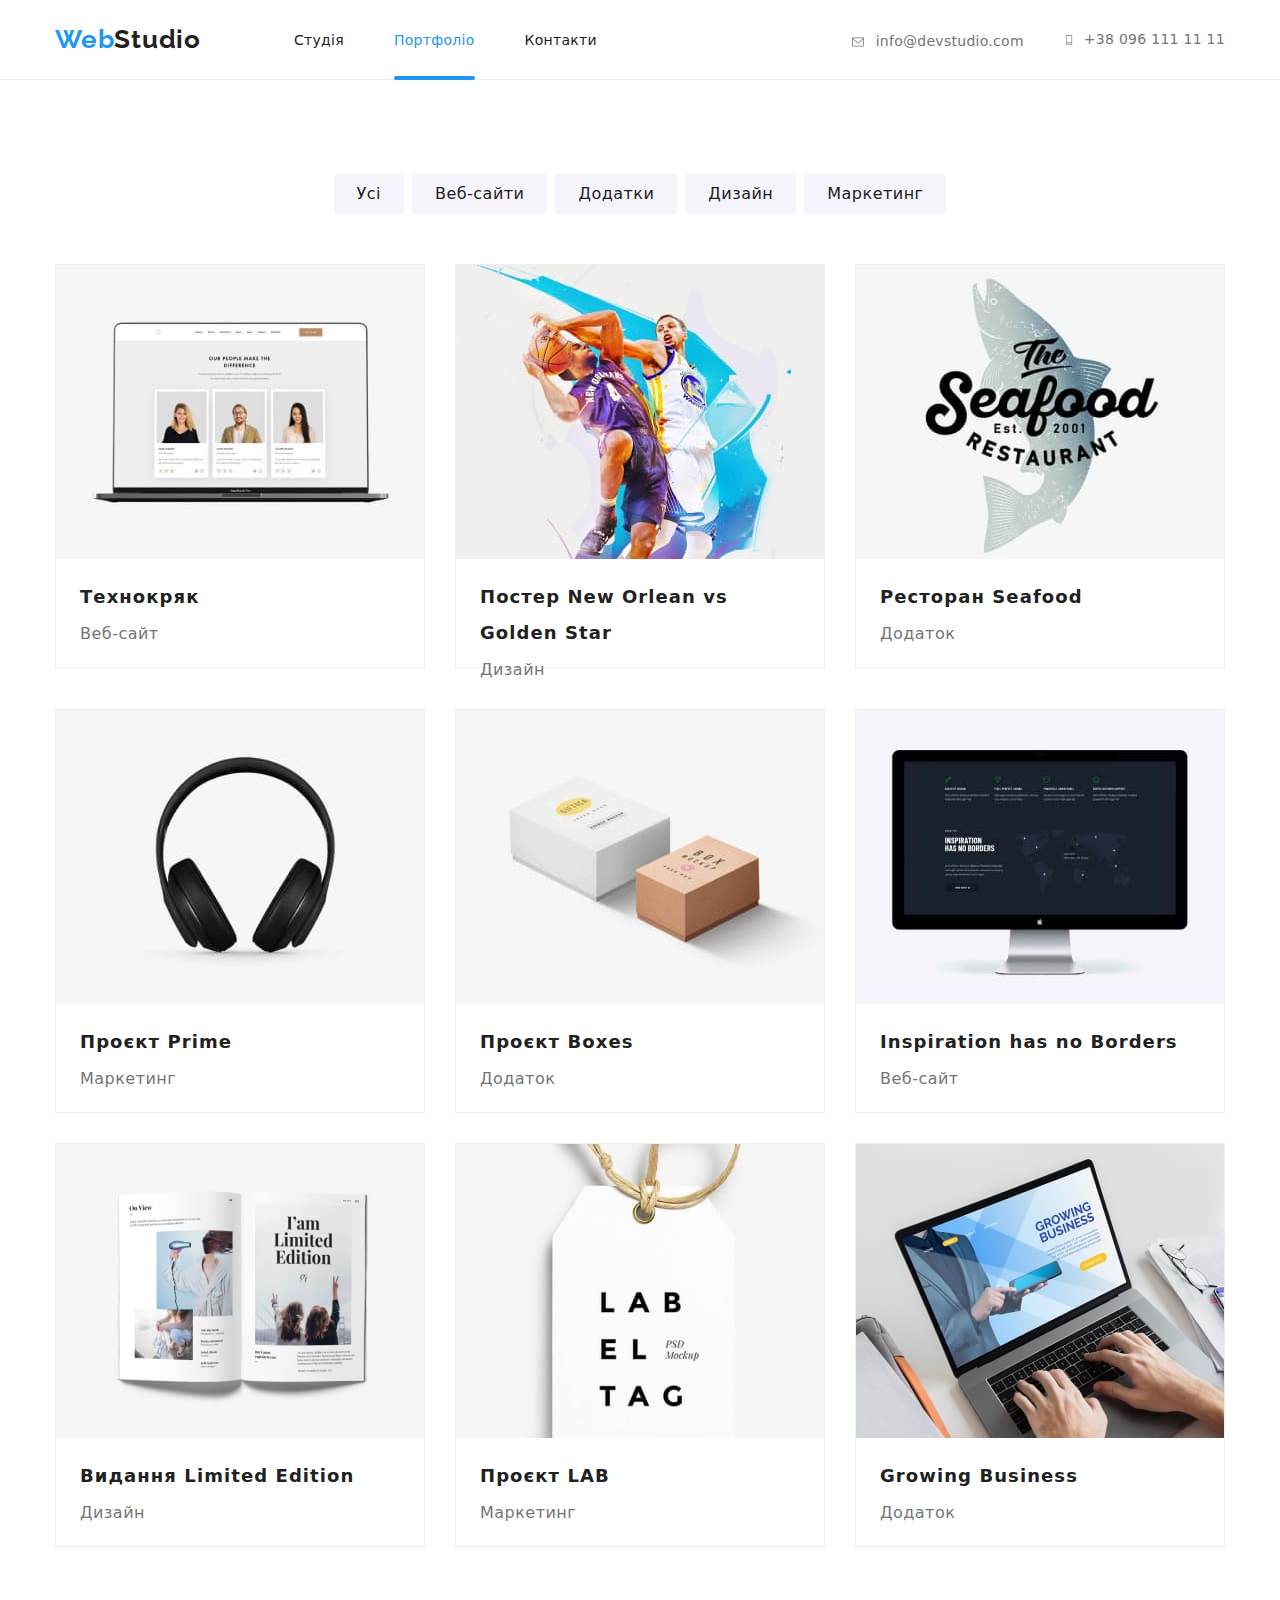
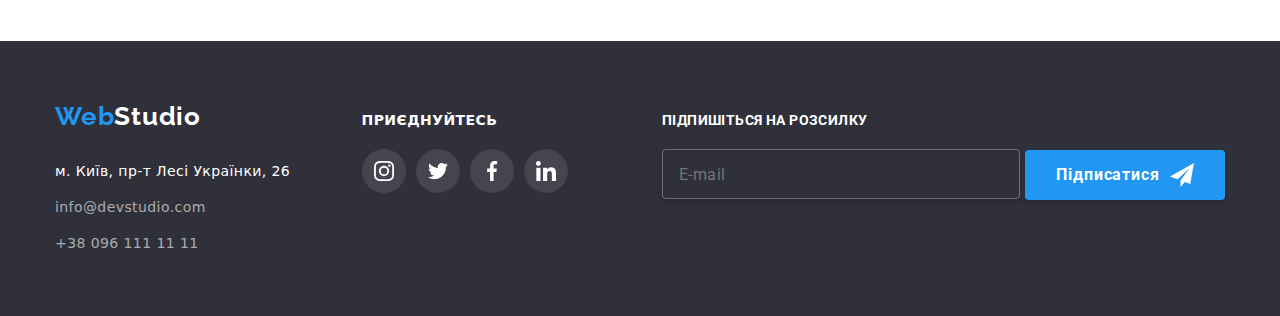
==== portfolio.html @ addd3fd0 "hw_07 start" ====
<!DOCTYPE html>
<html lang="uk">
  <head>
    <meta charset="UTF-8" />
    <meta http-equiv="X-UA-Compatible" content="IE=edge" />
    <meta name="viewport" content="width=device-width, initial-scale=1.0" />
    <title>Студія</title>

    <link rel="stylesheet" href="./css/styles.css" />
    <link rel="preconnect" href="https://fonts.googleapis.com" />
    <link rel="preconnect" href="https://fonts.gstatic.com" crossorigin />
    <link
      href="https://fonts.googleapis.com/css2?family=Raleway:wght@700&family=Roboto:wght@400;500;700;900&display=swap"
      rel="stylesheet"
    />
    <link
      rel="stylesheet"
      href="https://cdnjs.cloudflare.com/ajax/libs/modern-normalize/2.0.0/modern-normalize.min.css"
    />
  </head>

  <body>
    <header class="page-header">
      <div class="container flex-container">
        <nav class="container-main-nav">
          <a href="/index.html" class="logo"
            ><span class="accent">Web</span>Studio</a
          >
          <ul class="site-nav-list">
            <li class="site-nav-item">
              <a href="./index.html" class="nav-link">Студія</a>
            </li>
            <li class="site-nav-item">
              <a href="./portfolio.html" class="nav-link current">Портфоліо</a>
            </li>
            <li class="site-nav-item">
              <a href="" class="nav-link">Контакти</a>
            </li>
          </ul>
        </nav>

        <!-- contacts -->
        <ul class="contacts">
          <li class="container-item">
            <a href="mailto:info@devstudio.com." class="contacts-link">
              <svg class="contact-email">
                <use href="./images/symbol-defs.svg#icon-icon-email"></use>
              </svg>info@devstudio.com</a>
          </li>
          <li class="container-item">
            <a href="tel:+380961111111" class="contacts-link">
              <svg class="contact-phone">
                <use href="./images/symbol-defs.svg#icon-icon-phone"></use>
                </svg>+38 096 111 11 11</a>
          </li>
        </ul>
      </div>
    </header>

    <main>
      <section class="projects-examples">
        <div class="container">
          <!-- <h1 class="projects-title">Портофоліо</h1> -->
          <ul class="filter-list">
            <li class="filter-item">
              <button class="filter-button">Усі</button>
            </li>
            <li class="filter-item">
              <button class="filter-button">Веб-сайти</button>
            </li>
            <li class="filter-item">
              <button class="filter-button">Додатки</button>
            </li>
            <li class="filter-item">
              <button class="filter-button">Дизайн</button>
            </li>
            <li class="filter-item">
              <button class="filter-button">Маркетинг</button>
            </li>
          </ul>
          
            <!-- <h2 class="example-list-title">work examples</h2> -->
            <ul class="example-list">
              <li class="flex-element">
                <a href="" class="flex-a">
                  <div class="exmpl-thumb">
                    <img
                    src="./images/example-image1.jpg"
                    alt=""
                    width="370"
                    height="294"
                  />
                  <div class="example-description">
                    <p class="example-text">Ресурс пропонує комплексні пропозиції з різним рівнем функціоналу та сервісів. Все це дозволить відвідувачу отримати вичерпні відомості про компанію чи приватну особу.</p>
                  </div>
                  </div>
                  <div class="info-block">
                    <h2 class="example-title">Технокряк</h2>
                  <p class="example-object">Веб-сайт</p>
                  </div>
                </a>
              </li>
              <li class="flex-element">
                <a href="" class="flex-a">
                  <div class="exmpl-thumb">
                    <img
                    src="./images/example-image2.jpg"
                    alt=""
                    width="370"
                    height="294"
                  />
                  <div class="example-description">
                    <p class="example-text">Ресурс пропонує комплексні пропозиції з різним рівнем функціоналу та сервісів. Все це дозволить відвідувачу отримати вичерпні відомості про компанію чи приватну особу.
                    </p>
                  </div>
                  </div>
                  <div class="info-block">
                    <h2 class="example-title">
                    Постер New Orlean vs Golden Star
                    </h2>
                  <p class="example-object">Дизайн</p>
                  </div>
                </a>
              </li>
              <li class="flex-element">
                <a href="" class="flex-a">
                  <div class="exmpl-thumb">
                    <img
                    src="./images/example-image3.jpg"
                    alt=""
                    width="370"
                    height="294"
                  />
                  <div class="example-description">
                    <p class="example-text">Ресурс пропонує комплексні пропозиції з різним рівнем функціоналу та сервісів. Все це дозволить відвідувачу отримати вичерпні відомості про компанію чи приватну особу.
                    </p>
                  </div>
                  </div>
                  <div class="info-block">
                    <h2 class="example-title">Ресторан Seafood</h2>
                  <p class="example-object">Додаток</p>
                  </div>
                </a>
              </li>
              <li class="flex-element">
                <a href="" class="flex-a">
                  <div class="exmpl-thumb">
                    <img
                    src="./images/example-image4.jpg"
                    alt=""
                    width="370"
                    height="294"
                  />
                  <div class="example-description">
                    <p class="example-text">Ресурс пропонує комплексні пропозиції з різним рівнем функціоналу та сервісів. Все це дозволить відвідувачу отримати вичерпні відомості про компанію чи приватну особу.
                    </p>
                  </div>
                  </div>
                  <div class="info-block">
                    <h2 class="example-title">Проєкт Prime</h2>
                  <p class="example-object">Маркетинг</p>
                  </div>
                </a>
              </li>
              <li class="flex-element">
                <a href="" class="flex-a">
                  <div class="exmpl-thumb">
                    <img
                    src="./images/example-image5.jpg"
                    alt=""
                    width="370"
                    height="294"
                  />
                  <div class="example-description">
                    <p class="example-text">Ресурс пропонує комплексні пропозиції з різним рівнем функціоналу та сервісів. Все це дозволить відвідувачу отримати вичерпні відомості про компанію чи приватну особу.</p>
                  </div>
                  </div>
                  <div class="info-block">
                    <h2 class="example-title">Проєкт Boxes</h2>
                  <p class="example-object">Додаток</p>
                  </div>
                </a>
              </li>
              <li class="flex-element">
                <a href="" class="flex-a">
                  <div class="exmpl-thumb">
                    <img
                    src="./images/example-image6.jpg"
                    alt=""
                    width="370"
                    height="294"
                  />
                  <div class="example-description">
                    <p class="example-text">Ресурс пропонує комплексні пропозиції з різним рівнем функціоналу та сервісів. Все це дозволить відвідувачу отримати вичерпні відомості про компанію чи приватну особу.</p>
                  </div>
                  </div>
                  <div class="info-block">
                    <h2 class="example-title">Inspiration has no Borders</h2>
                  <p class="example-object">Веб-сайт</p>
                  </div>
                </a>
              </li>
              <li class="flex-element">
                <a href="" class="flex-a">
                  <div class="exmpl-thumb">
                    <img
                    src="./images/example-image7.jpg"
                    alt=""
                    width="370"
                    height="294"
                  />
                  <div class="example-description">
                    <p class="example-text">Ресурс пропонує комплексні пропозиції з різним рівнем функціоналу та сервісів. Все це дозволить відвідувачу отримати вичерпні відомості про компанію чи приватну особу.</p>
                  </div>
                  </div>
                  <div class="info-block">
                    <h2 class="example-title">Видання Limited Edition</h2>
                  <p class="example-object">Дизайн</p>
                  </div>
                </a>
              </li>
              <li class="flex-element">
                <a href="" class="flex-a">
                  <div class="exmpl-thumb">
                    <img
                    src="./images/example-image8.jpg"
                    alt=""
                    width="370"
                    height="294"
                  />
                  <div class="example-description">
                    <p class="example-text">Ресурс пропонує комплексні пропозиції з різним рівнем функціоналу та сервісів. Все це дозволить відвідувачу отримати вичерпні відомості про компанію чи приватну особу.
                    </p>
                  </div>
                  </div>
                  <div class="info-block">
                    <h2 class="example-title">Проєкт LAB</h2>
                  <p class="example-object">Маркетинг</p>
                  </div>
                </a>
              </li>
              <li class="flex-element">
                <a href="" class="flex-a">
                  <div class="exmpl-thumb">
                     <img
                    src="./images/example-image9.jpg"
                    alt=""
                    width="370"
                    height="294"
                  />
                  <div class="example-description">
                    <p class="example-text">Ресурс пропонує комплексні пропозиції з різним рівнем функціоналу та сервісів. Все це дозволить відвідувачу отримати вичерпні відомості про компанію чи приватну особу.</p>
                  </div>
                  </div>
                  <div class="info-block">
                     <h2 class="example-title">Growing Business</h2>
                  <p class="example-object">Додаток</p>
                  </div>
                </a>
              </li>
            </ul>
        </div>
      </section>
    </main>

    <footer>
      <div class="container flex-container">
        <div class="footer-box">
          <a href="/index.html" class="footer-logo"
            ><span class="accent">Web</span>Studio</a
          >
          <address class="address">
            <p class="address-item">м. Київ, пр-т Лесі Українки, 26</p>
            <p class="address-item">
              <a href="mailto:info@devstudio.com" class="footer-link"
                >info@devstudio.com</a
              >
            </p>
            <p class="address-item">
              <a href="tel:+380961111111" class="footer-link"
                >+38 096 111 11 11</a
              >
            </p>
          </address>
        </div>
        <div class="footer-url">
          <h3 class="footer-url-title">ПРИЄДНУЙТЕСЬ</h3>
          <ul class="footer-list">
            <li class="footer-item">
              <a href="" class="footer-a">
                <svg class="footer-svg">
                  <use
                    href="./images/symbol-defs.svg#icon-user-url-link1"
                  ></use>
                </svg>
              </a>
            </li>
            <li class="footer-item">
              <a href="" class="footer-a">
                <svg class="footer-svg">
                  <use
                    href="./images/symbol-defs.svg#icon-user-url-link2"
                  ></use>
                </svg>
              </a>
            </li>
            <li class="footer-item">
              <a href="" class="footer-a">
                <svg class="footer-svg">
                  <use
                    href="./images/symbol-defs.svg#icon-user-url-link3"
                  ></use>
                </svg>
              </a>
            </li>
            <li class="footer-item">
              <a href="" class="footer-a">
                <svg class="footer-svg">
                  <use
                    href="./images/symbol-defs.svg#icon-user-url-link4"
                  ></use>
                </svg>
              </a>
            </li>
          </ul>
        </div>
        <div class="subcribe"> 
          <p class="subcribe-title">Підпишіться на розсилку</p>
          <form name="subcribe-form">
            <label class=" ">
              <input type="email" class="form-input" name="email" placeholder="E-mail" />
            </label>
            <button type="submit" class="subcribe-btn">
              Підписатися
              <svg class="send-btn" width="24" height="24">
                  <use
                    href="./images/symbol-defs.svg#icon-icon-send"
                  ></use>
                </svg>
            </button>
          </form>
        </div>
      </div>
    </footer>

    <script src="./js/modal.js"></script>
  </body>
</html>
---- css/styles.css ----
html {
    box-sizing: border-box;
}

*,
*::before,
*::after {
    box-sizing: inherit;
}

:root {
    --primary-text-color: #212121;
    --secondary-text-color: #757575;
    --accent-color: #2196F3;
    --primary-white-color: #ffffff;
    --background-color: #2F303A;
    --background-color-user: #F5F4FA;
    --border-box-primary: #EEEEEE;
    --border-box-secondary: #ECECEC;
    --border-box-client: #AFB1B8;
    --url-link-hover: #2196F3;
}

body {
    font-family: 'Roboto', sans-serif;
    font-style: normal;
    color: var(--primary-text-color);
    cursor: pointer
}

.page-header {
    height: 80px;
    font-weight: 500;
    font-size: 14px;
    line-height: 1.14;
    letter-spacing: 0.02em;
    background-color: var(--primary-white-color);
    border-bottom: 1px solid var(--border-box-secondary);
}

.container {
    margin-left: auto;
    margin-right: auto;
    width: 1200px;
    padding-left: 15px;
    padding-right: 15px;
}

.container-nav {
    margin-left: auto;
    margin-right: auto;
    width: 1200px;
}

.container-contacts {
    margin-left: auto;
    margin-right: auto;
}

.flex-container {
    display: flex;
    align-items: baseline;
}


.container-main-nav { 
    display: flex;
    align-items: center;
}

.logo {
    padding-top: 24px;
    padding-bottom: 25px;
    margin-right: 93px;

    font-family: 'Raleway',sans-serif;
    font-style: normal;
    font-weight: 700;
    font-size: 26px;
    line-height: 1.19;
    text-decoration: none;
    letter-spacing: 0.03em;
    color: var(--primary-text-color);

    transition-property: color;
    transition-duration: 250ms;
    transition-timing-function: cubic-bezier(0.4, 0, 0.2, 1);
}

.logo:hover {
    color: var(--accent-color);
}

.accent {
    color: var(--accent-color);
}

.site-nav-list {
    padding-left: 0;
    padding-right: 0;
    display: flex;

    font-style: normal;
    font-weight: 500;
    font-size: 14px;
    line-height: 16px;
    text-decoration: none;
    letter-spacing: 0.02em;
    color: var(--primary-white-color);
}

.site-nav-item {
    margin-right: 50px;
    position: relative;
}

.site-nav-item:last-child {
    margin-right: 0;
}

.contacts {
    padding-top: 32px;
    padding-bottom: 32px;
    padding-left: 0;
    display: flex;
    align-items: baseline;
    margin-left: auto;
}

.container-item + .container-item {
    margin-left: 40px;
}

.container-item {
    align-items: center;
}

.contacts-link:hover .contact-email,
.contacts-link:focus .contact-email {
    fill: var(--accent-color);
}

.contacts-link:hover .contact-phone,
.contacts-link:focus .contact-phone {
    fill: var(--accent-color);
}

.contact-email {
    margin-right: 10px;
    width: 16px;
    height: 12px;
    fill: var(--secondary-text-color);

    transition-property: fill;
    transition-duration: 250ms;
    transition-timing-function: cubic-bezier(0.4, 0, 0.2, 1);
}

.contact-email:hover {
    fill: var(--accent-color);
}

.contact-phone {
    margin-right: 10px;
    width: 10px;
    height: 16px;
    fill: var(--secondary-text-color);

    transition-property: fill;
    transition-duration: 250ms;
    transition-timing-function: cubic-bezier(0.4, 0, 0.2, 1);
}

.contact-phone:hover {
    fill: var(--accent-color);
}

.nav-link {
    display: block;
    padding-top: 32px;
    padding-bottom: 32px;

    font-style: normal;
    font-weight: 500;
    font-size: 14px;
    line-height: 16px;
    text-decoration: none;
    letter-spacing: 0.02em;
    color: var(--primary-text-color);

    transition-property: color;
    transition-duration: 250ms;
    transition-timing-function: cubic-bezier(0.4, 0, 0.2, 1);
}

.nav-link {
    position: relative;
}

.nav-link::after {
    content: '';
    display: block;
    position: absolute;
    left: 0;
    bottom: 0;
    width: 100%;
    height: 4px;
    background-color: var(--accent-color);
    border-radius: 2px;
    opacity: 0; 
    transition: opacity 250ms cubic-bezier(0.4, 0, 0.2, 1);
} 

/* .nav-link:hover::after,
.nav-link:focus::after {
    opacity: 1;
} */

.nav-link.current::after {
    opacity: 1;
 } 


.site-nav-list .nav-link:hover,
.site-nav-list .nav-link:focus {
    color: var(--accent-color)
}   

.site-nav-list .nav-link.current{
    color: var(--accent-color)
}

.contacts .contacts-link {
    font-style: normal;
    font-weight: 500;
    font-size: 14px;
    line-height: 1.14;
    text-decoration: none;
    letter-spacing: 0.02em;
    color: var(--secondary-text-color);
    display: flex;
    align-items: center;

    transition-property: color;
    transition-duration: 250ms;
    transition-timing-function: cubic-bezier(0.4, 0, 0.2, 1);
}

.container-item .contacts-link:hover,
.container-item .contacts-link:focus {
    color: var(--accent-color);
}

ul {
    margin-top: 0;
    margin-bottom: 0;
    list-style: none;
}

/* Hero */

.hero {
    padding-top: 200px;
    padding-bottom: 200px;
    text-align: center;
    background-color: var(--background-color);

    max-width: 1600px;
    min-height: 600px;
    margin-left: auto;
    margin-right: auto;
    background-image: linear-gradient(to right, 
    rgba(47, 48, 58, 0.40),
    rgba(47, 48, 58, 0.40)) 
    , url(../images/hero-image.jpg);
    background-size: cover;
    background-position: center;
}

.hero-title {
    margin-top: 0;
    margin-bottom: 30px;
    margin-left: auto;
    margin-right: auto;
    text-align: center;
    width: 696px;
   
    font-weight: 900;
    font-size: 44px;
    line-height: 1.36;
    letter-spacing: 0.06em;
    text-transform: uppercase;
    color: var(--primary-white-color);
}

/* button */

button {
    border-radius: 4px;
    padding: 10px 24px;
    text-align: center;

    font-size: 16px;
    line-height: 1.88;
    letter-spacing: 0.06em;
    color: var(--primary-white-color);
    background-color: var(--accent-color);

    border: 1px solid transparent;
}

.features-section-title{
    margin-top: 0;
    margin-bottom: 0;
    font-weight: 700;
    font-size: 36px;
    line-height: 1.16;
    text-align: center;
    letter-spacing: 0.03em;
    color: var(--primary-text-color)
}

.section-title {
    margin-top: 0;
    margin-bottom: 50px;
    font-weight: 700;
    font-size: 36px;
    line-height: 1.16;
    text-align: center;
    letter-spacing: 0.03em;
    color: var(--primary-text-color)
}

.features-list  {
    padding-left: 0;
    display: flex;
    color: var(--primary-text-color);
}

.features-item {
    margin-right: 30px;
    width: 270px;
    fill: var(--secondary-text-color);
}

.features-item:last-child {
    margin-right: 0px;
}

.features-box-icon {
    display: flex;
    width: 270px;
    height: 120px;
    margin-bottom: 30px;

    align-items: center;
    justify-content: center;
    flex-direction: column;
    
    background-color: var(--background-color-user);
}

.button-icon {
    width: 20px;
    height: 20px;
    fill: currentColor;
}

.title {
    margin-top: 0;
    margin-bottom: 10px;
    font-weight: 700;
    font-size: 14px;
    line-height: 1.14;
    letter-spacing: 0.03em;
    text-transform: uppercase;
    color: var(--primary-text-color)
}

.features {
    margin-top: 0;
    margin-bottom: 0;
    font-weight: 400;
    font-size: 14px;
    line-height: 1.71;
    letter-spacing: 0.03em;
    color: var(--secondary-text-color);
}

/* Works*/

.work-list-item {
    display: flex;
    flex-wrap: wrap;
    padding-left: 0;
}

.item {
    margin-right: 30px;
}

.item:last-child {
    margin-right: 0px;
}

.thumb {
    position: relative;
}

.work-description{
    display: flex;
    position: absolute;
    bottom: 0;
    left: 0;

    width: 100%;
    min-height: 70px;
    align-items: center;
    justify-content: center;
    background-color: rgba(47, 48, 58, 0.8);
}

.text-description {
    font-weight: 700;
    font-style: normal;
    font-size: 14px;
    line-height: 1.14;
    text-align: center;
    letter-spacing: 0.42px;
    text-transform: uppercase;

    color: var(--primary-white-color);
}

.section {
    padding-top: 94px;
    padding-bottom: 94px;
}

.section-image {
    margin-top: 0;
    margin-bottom: 0;
}

.section-team {
    margin-top: 0;
    margin-bottom: 0;
    padding-top: 94px;
    padding-bottom: 94px;
    background-color: var(--background-color-user)
}

.list-team {
    padding-left: 0;
    display: flex;
    flex-wrap: wrap;
}

.item-team {
    background-color: var(--primary-white-color);
    box-shadow: 0px 1px 3px rgba(0, 0, 0, 0.12), 0px 1px 1px rgba(0, 0, 0, 0.14), 0px 2px 1px rgba(0, 0, 0, 0.2);
    border-radius: 0px 0px 4px 4px;
    margin-right: 30px;
    min-height: 428px;
}

.item-team:last-child {
    margin-right: 0px;
}

.section-work {
    padding-top: 0;
    padding-bottom: 94px;
}

img {
    display: block;
}

.user-block{
    padding-left: 0px;
    padding-top: 30px;
    padding-bottom: 30px;
}

.user-url-list {
    padding-left: 25px;
    padding-right: 25px;
}

.list-pading {
    display: flex;
    justify-content: center;
    padding-left: 0;
}

.links {
    display: flex;
    justify-content: center;
    align-items: center;
    width: 44px;
    height: 44px;
    border-radius: 50%;
    background: rgba(255, 255, 255, 0.1);

    transition-property: background-color;
    transition-duration: 250ms;
    transition-timing-function: cubic-bezier(0.4, 0, 0.2, 1);
}

.links-li {
    margin-right: 10px;
}

.links-li:last-child {
    margin-right: 0;
}

.links-item {
    width: 20px;
    height: 20px;
    fill: var(--border-box-client);

    transition-property: fill;
    transition-duration: 250ms;
    transition-timing-function: cubic-bezier(0.4, 0, 0.2, 1);
}

.links:hover .links-item,
.links:focus .links-item {
    fill: var(--primary-white-color);
}

.links:hover, 
.links:focus {
    background-color: var(--accent-color);
}

.user {
    margin-top: 0px;
    margin-bottom: 10px;
    font-weight: 500;
    font-size: 16px;
    line-height: 1.18;
    text-align: center;
    letter-spacing: 0.03em;
    color: var(--primary-text-color)
}

.user-profession {
    padding-bottom: 0;
    margin-top: 0;
    margin-bottom: 16px;
    font-weight: 400;
    font-size: 16px;
    line-height: 1.18;
    text-align: center;
    letter-spacing: 0.03em;
    color: var(--secondary-text-color);
}

.clients-section-title {
    margin-top: 0;
    margin-bottom: 50px;
    font-weight: 700;
    font-size: 36px;
    line-height: 1.16;
    text-align: center;
    letter-spacing: 1.08px;
    color: var(--primary-text-color)
}

.clients {
    padding-top: 94px;
    padding-bottom: 94px;
}

.clients-list {
    padding-left: 0;
    display: flex;
    flex-wrap: wrap;
}

.clients-li {
    display: flex;
    justify-content: center;
}

.clients-li:not(:last-child) {
    margin-right: 30px;
}
     
.clients-item {
    align-items: center;
    width: 106px;
    height: 60px;
    fill: var(--border-box-client);

    transition-property: fill;
    transition-duration: 250ms;
    transition-timing-function: cubic-bezier(0.4, 0, 0.2, 1);
}

.clients-links {
    display: flex;
    align-items: center;
    justify-content: center;
    fill: var(--icon-color);
    width: 170px;
    height: 92px;
    border: 1px solid var(--border-box-client);
    border-radius: 4px;

    transition-property: border;
    transition-duration: 250ms;
    transition-timing-function: cubic-bezier(0.4, 0, 0.2, 1);
}

.clients-links:hover .clients-item,
.clients-links:focus .clients-item {
    fill: var(--accent-color);
}

.clients-links:hover,
.clients-links:focus {
    border: 1px solid var(--accent-color)
}
/* footer */

footer {
    font-style: normal;
    background-color: var(--background-color);
    padding-top: 60px;
    padding-bottom: 60px;
}
.address {
    font-style: normal;
    font-weight: 400;
    font-size: 14px;
    line-height: 1.71;
    letter-spacing: 0.03em;
    color: var(--primary-white-color)
}

.footer-url {
    margin-left: 70px;
    margin-right: 93px;
}

.footer-url-title {
    margin-top: 0;
    margin-bottom: 20px;
    padding-left: 0;
    text-align: left;

    color: var(--primary-white-color);
    font-size: 14px;
    font-style: normal;
    font-weight: 700;
    line-height: 1.16;
    letter-spacing: 0.42px;
}

.footer-box {
    margin-right: auto;
}

.footer-list {
    display: flex;
    padding-left: 0;
}

.footer-item {
    margin-right: 10px;
}

.footer-item:last-child {
    margin-right: 0;
}

.footer-a {
    display: flex;
    justify-content: center;
    align-items: center;
    width: 44px;
    height: 44px;
    border-radius: 50%;
    background: rgba(255, 255, 255, 0.1);

    transition-property: background-color;
    transition-duration: 250ms;
    transition-timing-function: cubic-bezier(0.4, 0, 0.2, 1);
}

.footer-svg {
    width: 20px;
    height: 20px;
    fill: var(--primary-white-color);
}

.footer-a:hover,
.footer-a:focus {
    background-color: var(--url-link-hover);
}

/* footer logo */

.footer-logo {
    display: inline-block;
    margin-bottom : 28px;
    font-family: 'Raleway',sans-serif;
    font-style: normal;
    font-weight: 700;
    font-size: 26px;
    line-height: 1.2;
    text-decoration: none;
    letter-spacing: 0.03em;
    color: var(--primary-white-color);

    transition-property: color;
    transition-duration: 250ms;
    transition-timing-function: cubic-bezier(0.4, 0, 0.2, 1);
}

.footer-logo:hover {
    color: var(--accent-color);
}

.footer-link {
    font-style: normal;
    font-weight: 400;
    font-size: 14px;
    line-height: 1.71;
    text-decoration: none;
    letter-spacing: 0.03em;
    color: rgba(255, 255, 255, 0.6);

    transition-property: color;
    transition-duration: 250ms;
    transition-timing-function: cubic-bezier(0.4, 0, 0.2, 1);
}

.footer-link:hover ,
.footer-link:focus {
    color: var(--accent-color);
}

.footer-link > p {
    margin-top: 0;
    margin-bottom: 12px;
}

.form-padding {
    width: 528px;
    padding: 40px 40px;
}

.subcribe {
    margin-left: auto;
}

.subcribe-title {
    font-family: Roboto;
    font-size: 14px;
    font-style: normal;
    font-weight: 700;
    line-height: 1.2;
    letter-spacing: 0.42px;
    text-transform: uppercase;
    color: var(--primary-white-color);

    margin-top: 0;
    margin-bottom: 20px;
}

.subcribe-form {
    display: block;
    align-items: center;
}

.form-input {
    width: 358px;
    height: 50px;

    padding-top: 15px;
    padding-bottom: 15px;
    padding-left: 16px;

    border-radius: 4px;
    border: 1px solid rgba(255, 255, 255, 0.30);
    background: rgba(33, 150, 243, 0.00);
    box-shadow: 0px 4px 4px 0px rgba(0, 0, 0, 0.15);

    color: rgba(255, 255, 255, 0.60);
    font-family: Roboto;
    font-size: 16px;
    font-style: normal;
    font-weight: 400;
    line-height: 1,25;
    letter-spacing: 0.48px;
}


.subcribe-btn {
    display: inline-flex;
    justify-content: center;
    align-items: center;

    width: 200px;
    height: 50px;
    padding: 10px 28px;

    border-radius: 4px;
    background: var(--accent-color);
    box-shadow: 0px 4px 4px 0px rgba(0, 0, 0, 0.15);

    color: var(--primary-white-color);
    text-align: center;
    font-family: Roboto;
    font-size: 16px;
    font-style: normal;
    font-weight: 700;
    line-height: 1,88;
    letter-spacing: 0.96px;
}

.subcribe-text {
    margin-top: 0;
    margin-bottom: 0;
    margin-right: 10px;
}

.send-btn {
    fill: var(--primary-white-color);
    margin-left: 10px;
}

.modal-title {
    margin-top: 0;
    margin-bottom: 12px;

    
    font-weight: 700;
    font-size: 20px;
    line-height: 1.15;
    text-align: center;
    letter-spacing: 0.03em;
    color: var(--primary-text-color);
}

.modal-form {
    margin-bottom: 10px;
}

.label {
    display: block;
    margin-bottom: 4px;

    font-size: 12px;
    font-style: normal;
    font-weight: 400;
    line-height: 1.17;
    letter-spacing: 0.12px;
    color: var(--secondary-text-color);
}

.form-field {
    position: relative;
}

.form-field:focus-within > .modal-icon {
    fill: var(--accent-color);
}

.form-field:focus-within > .input {
    border: 1px solid var(--accent-color);
    outline: 0;
}

.input {
    display: inline-block;
    width: 448px;
    height: 40px;

    padding-left: 42px;
    border-radius: 4px;
    border: 1px solid rgba(33, 33, 33, 0.20);

    transition-property: border;
    transition-duration: 250ms;
    transition-timing-function: cubic-bezier(0.4, 0, 0.2, 1);
}

.modal-icon {
    position: absolute;
    top: 50%;
    left: 12px;

    transform: translateY(-50%);

    display: inline-block;

    transition-property: fill;
    transition-duration: 250ms;
    transition-timing-function: cubic-bezier(0.4, 0, 0.2, 1);
}

.modal-textarea {
    margin-bottom: 20px;
}

.form-field:focus-within >.feedback {
    outline: 0;
    border: 1px solid var(--accent-color);
    color: var(--accent-color);
}


.feedback {
    width: 448px;
    height: 120px;

    padding: 12px 16px;

    color: rgba(117, 117, 117, 0.50);
    font-size: 12px;
    font-style: normal;
    font-weight: 400;
    line-height: 1.17;
    letter-spacing: 0.12px;

    resize: none;

    border-radius: 4px;
    border: 1px solid rgba(33, 33, 33, 0.20);

    transition-property: border, color;
    transition-duration: 250ms;
    transition-timing-function: cubic-bezier(0.4, 0, 0.2, 1);
}


.check-box {
    margin-bottom: 30px;
}

.check-box a {
    color: var(--accent-color);
}
.check-box label {
    display: flex;
    align-items: center;
    justify-content: center;

    font-size: 14px;
    line-height: 1.71;
    letter-spacing: 0.03em;
    color: var(--secondary-text-color);
}

.accent-modal-text {
    color: var(--accent-color);
    font-size: 14px;
    font-style: normal;
    font-weight: 400;
    line-height: 24px;
    letter-spacing: 0.42px;
    text-decoration-line: underline;
}

.checkbox {
    appearance: none;
    width: 16px;
    height: 15px;
    margin-right: 7px;
    outline: 2px solid transparent;
    outline-offset: -2px;
    border: 2px solid var(--primary-text-color);
    border-radius: 2px;
    background-position: center;
    background-repeat: no-repeat;
    background-size: 0;
    background-image: url(../images/icon-check.svg);
    transition: background-size 250ms cubic-bezier(0.4, 0, 0.2, 1),
    background-color 250ms cubic-bezier(0.4, 0, 0.2, 1),
    outline-color 250ms cubic-bezier(0.4, 0, 0.2, 1);
    }

.checkbox:checked {
    outline-color: var(--accent-color);
    background-color: var(--accent-color);
    background-size: 11px 8px;
    background-size: contain;
    border-color: transparent;
}


.checkbox-label:focus-within > .checkbox {
    border: 2px solid var(--accent-color);
    outline: 0;
}

.checkbox-label {
    font-size: 14px;
    line-height: 1.71;
    letter-spacing: 0.03em;
    color: var(--primary-text-color);
}

.icon-check {
    margin-right: 7px;

    border: 2px solid var(--primary-white-color);
    border-radius: 2px;

    transition-property: border-color, background-color;
    transition-duration: 250ms;
    transition-timing-function: cubic-bezier(0.4, 0, 0.2, 1);
}

.checkbox:checked + .icon-check {
    background-color: var(--accent-color);
    border-color: transparent;
}

.form-btn {
    display: flex;
    align-items: center;

    width: 200px;
    height: 50px;

    padding: 10px 52px;
    margin-left: auto;
    margin-right: auto;
    
    border-radius: 4px;
    background: var(--accent-color);
    box-shadow: 0px 4px 4px 0px rgba(0, 0, 0, 0.15);

    color: var(--primary-white-color);
    text-align: center;

    font-size: 16px;
    font-style: normal;
    font-weight: 700;
    line-height: 1.15;
    letter-spacing: 0.96px;
}


/* Portfolio */

.projects-examples {
    text-align: center;
    padding-top: 94px;
    padding-bottom: 94px;
}

.example-list-title {
    margin-top: 0;
    margin-bottom: 0;
}

.example-list {
    text-align: left;
    display: flex;
    flex-wrap: wrap;
    padding-left: 0;
}

.filter-list {
    display: flex;
    padding-left: 0;
    margin-bottom: 50px;
    justify-content: center
}

.filter-item {
    margin-right: 8px;
}

.filter-item:last-child {
    margin-right: 0px;
}

.flex-element {
    margin-right: 30px;
    margin-bottom: 30px;
    background-color: var(--primary-white-color);
}

.flex-element:nth-child(3n) {
    margin-right: 0;
}

.flex-element:nth-last-child(-n + 3) {
    margin-bottom: 0px;
}

.flex-a {
    display: inline-block;
    fill: var(--border-box-client);
    width: 370px;
    height: 404px;
    border: 1px solid var(--border-box-primary);

    transition-property: box-shadow;
    transition-duration: 250ms;
    transition-timing-function: cubic-bezier(0.4, 0, 0.2, 1);
}

.flex-a:hover .example-description,
.flex-a:focus .example-description {
    transform: translateY(0);
}

.flex-a:hover,
.flex-a:focus {
    border: 1px solid var(--border-box-primary);
    box-shadow: 1px 4px 6px 0px rgba(0, 0, 0, 0.16), 0px 4px 4px 0px rgba(0, 0, 0, 0.06), 0px 1px 1px 0px rgba(0, 0, 0, 0.12);
}

.filter-button {
    border-radius: 4px;
    padding: 6px 22px;
    text-align: center;
    min-width: 67px;

    font-weight: 500;
    font-size: 16px;
    line-height: 1.62;
    text-align: center;
    letter-spacing: 0.03em;
    color: var(--primary-text-color);
    background-color: var(--background-color-user);

    transition-property: background-color, color, box-shadow;
    transition-duration: 250ms;
    transition-timing-function: cubic-bezier(0.4, 0, 0.2, 1);
}

.filter-button:hover,
.filter-button:focus {
    color: var(--primary-white-color);
    background-color: var(--accent-color);
    box-shadow: 0px 2px 2px 0px rgba(0, 0, 0, 0.12), 0px 1px 2px 0px rgba(0, 0, 0, 0.08), 0px 3px 1px 0px rgba(0, 0, 0, 0.10);
}

.info-block {
    padding-top: 20px;
    padding-bottom: 20px;
    padding-left: 24px;
    padding-right: 24px;
}
.exmpl-thumb {
    position: relative;
    overflow: hidden;
}

.example-description {
    display: flex;
    position: absolute;
    top: 0;
    left: 0;
    transform: translateY(100%);
    width: 100%;
    height: 100%;

    padding: 63px 24px;
    align-items: center;

    color: var(--primary-white-color);
    background-color: rgba(33, 150, 243, 0.9);

    transition-property: transform;
    transition-duration: 250ms;
    transition-timing-function: cubic-bezier(0.4, 0, 0.2, 1);
}

.example-text {
    margin: 0;
    font-size: 18px;
    font-style: normal;
    font-weight: 400;
    line-height: 1.55;
    letter-spacing: 0.54px;
    color: var(--primary-white-color);
}

.example-title {
    margin-top: 0;
    margin-bottom: 4px;
    font-style: normal;
    font-weight: 700;
    font-size: 18px;
    line-height: 2;
    letter-spacing: 0.06em;
    color: var(--primary-text-color)
}

.example-object {
    margin-top: 0;
    margin-bottom: 0;
    font-style: normal;
    font-weight: 400;
    font-size: 16px;
    line-height: 1.88;
    letter-spacing: 0.03em;
    color: var(--secondary-text-color)
}

a {
    text-decoration: none;
}

.address-item {
    margin-top: 0;
    margin-bottom: 12px;
}

.address-item:last-child {
    margin-bottom: 0px;
}

.projects-title {
    margin-top: 0;
    margin-bottom: 0;
}

/* backdrop */

.backdrop {
    position: fixed;
    top: 0;
    left: 0;
    width: 100%;
    height: 100%;
    background: rgba(0, 0, 0, 0.5);

    opacity: 1;
    transition-property: opacity, visibility;
    transition-duration: 250ms;
    transition-timing-function: cubic-bezier(0.4, 0, 0.2, 1);
}

.backdrop.is-hidden {
    visibility: hidden;
    opacity: 0;
    pointer-events: none;
}

.backdrop.is-hidden .modal {
    opacity: 0;
    transform: translate(-50%, -50%) scale(0.9);
}

.modal {
    position: absolute;
    top: 50%;
    left: 50%;
    transform: translate(-50%, -50%) scale(1);

    min-width: 528px;

    border-radius: 4px;
    background: var(--primary-white-color);
    box-shadow: 0px 2px 1px 0px rgba(0, 0, 0, 0.20), 0px 1px 1px 0px rgba(0, 0, 0, 0.14), 0px 1px 3px 0px rgba(0, 0, 0, 0.12);
    
    transition-property: transform, opacity;
    transition-duration: 250ms;
    transition-timing-function: cubic-bezier(0.4, 0, 0.2, 1);
}

.modal-btn {
    display: inline-flex;
    justify-content: center;
    align-items: center;
    position: absolute;
    top: 8px;
    right: 8px;
    width: 30px;
    height: 30px;
    padding: 0;

    border-radius: 50%;
    border: 1px solid rgba(0, 0, 0, 0.1);
    cursor: pointer;
    background-color: var(--primary-white-color);

    fill: #000;;
    transition-property: fill;
    transition-duration: 250ms;
    transition-timing-function: cubic-bezier(0.4, 0, 0.2, 1);
}

.modal-btn:hover,
.modal-btn:focus {
    fill: var(--accent-color); 
}
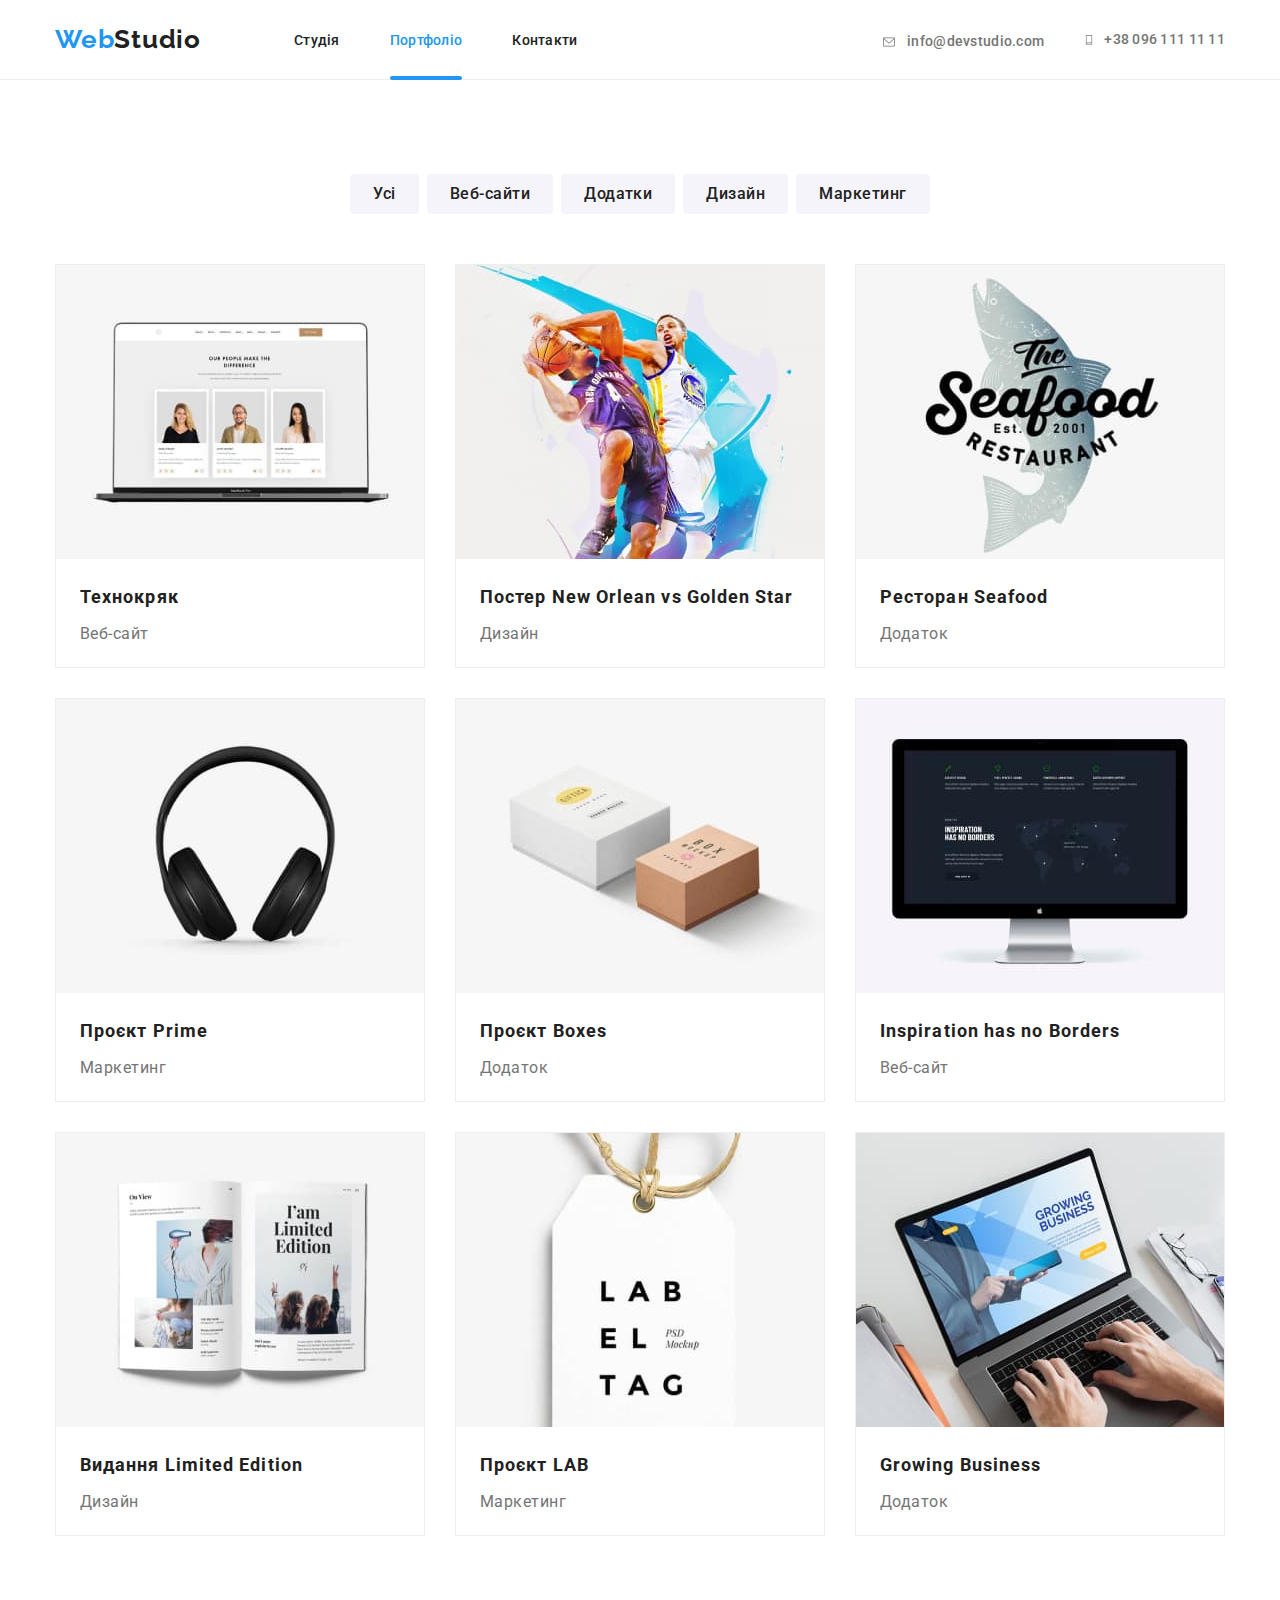
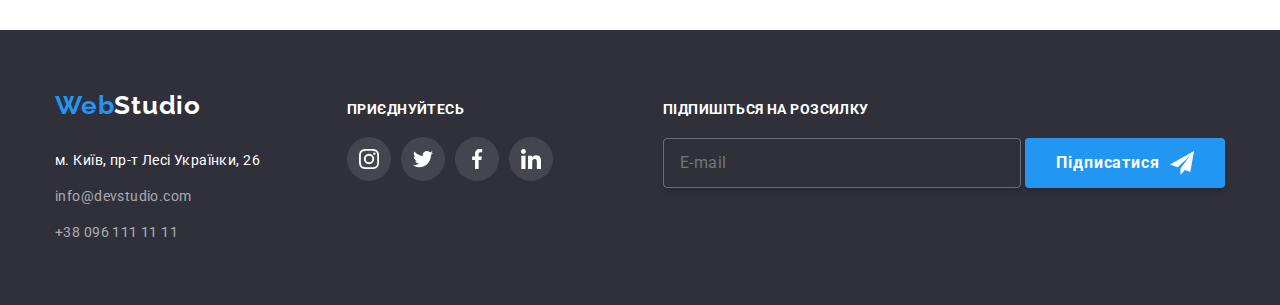
==== commit 8e847835: "portfolio become scss" ====
--- a/portfolio.html
+++ b/portfolio.html
@@ -6,7 +6,7 @@
     <meta name="viewport" content="width=device-width, initial-scale=1.0" />
     <title>Студія</title>
 
-    <link rel="stylesheet" href="./css/styles.css" />
+    <!-- <link rel="stylesheet" href="./css/styles.css" /> -->
     <link rel="preconnect" href="https://fonts.googleapis.com" />
     <link rel="preconnect" href="https://fonts.gstatic.com" crossorigin />
     <link
@@ -17,39 +17,41 @@
       rel="stylesheet"
       href="https://cdnjs.cloudflare.com/ajax/libs/modern-normalize/2.0.0/modern-normalize.min.css"
     />
+    <link rel="stylesheet" href="./css/main.css" />
   </head>
 
   <body>
     <header class="page-header">
       <div class="container flex-container">
-        <nav class="container-main-nav">
-          <a href="/index.html" class="logo"
-            ><span class="accent">Web</span>Studio</a
+        <nav class="site-nav">
+          <a href="/index.html" class="site-nav__logo"
+            ><span class="site-nav__accent">Web</span>Studio</a
           >
-          <ul class="site-nav-list">
-            <li class="site-nav-item">
-              <a href="./index.html" class="nav-link">Студія</a>
-            </li>
-            <li class="site-nav-item">
-              <a href="./portfolio.html" class="nav-link current">Портфоліо</a>
-            </li>
-            <li class="site-nav-item">
-              <a href="" class="nav-link">Контакти</a>
+          <ul class="site-nav__list">
+            <li class="site-nav__item">
+              <a href="./index.html" class="site-nav__link">Студія</a>
+            </li>
+            <li class="site-nav__item">
+              <a href="./portfolio.html" class="site-nav__link site-nav__link--current">Портфоліо</a>
+            </li>
+            <li class="site-nav__item">
+              <a href="" class="site-nav__link">Контакти</a>
             </li>
           </ul>
         </nav>
 
         <!-- contacts -->
-        <ul class="contacts">
-          <li class="container-item">
-            <a href="mailto:info@devstudio.com." class="contacts-link">
-              <svg class="contact-email">
+
+        <ul class="contacts-list">
+          <li class="contacts-list__item">
+            <a href="mailto:info@devstudio.com." class="contacts-list__link">
+              <svg class="contacts-list__email">
                 <use href="./images/symbol-defs.svg#icon-icon-email"></use>
               </svg>info@devstudio.com</a>
           </li>
-          <li class="container-item">
-            <a href="tel:+380961111111" class="contacts-link">
-              <svg class="contact-phone">
+          <li class="contacts-list__item">
+            <a href="tel:+380961111111" class="contacts-list__link">
+              <svg class="contacts-list__phone">
                 <use href="./images/symbol-defs.svg#icon-icon-phone"></use>
                 </svg>+38 096 111 11 11</a>
           </li>
@@ -58,203 +60,206 @@
     </header>
 
     <main>
-      <section class="projects-examples">
+      <section class="projects">
         <div class="container">
-          <!-- <h1 class="projects-title">Портофоліо</h1> -->
-          <ul class="filter-list">
-            <li class="filter-item">
-              <button class="filter-button">Усі</button>
-            </li>
-            <li class="filter-item">
-              <button class="filter-button">Веб-сайти</button>
-            </li>
-            <li class="filter-item">
-              <button class="filter-button">Додатки</button>
-            </li>
-            <li class="filter-item">
-              <button class="filter-button">Дизайн</button>
-            </li>
-            <li class="filter-item">
-              <button class="filter-button">Маркетинг</button>
+
+          <h1 class="projects__title">Портофоліо</h1>
+
+          <ul class="projects__list">
+            <li class="projects__item">
+              <button class="projects__button">Усі</button>
+            </li>
+            <li class="projects__item">
+              <button class="projects__button">Веб-сайти</button>
+            </li>
+            <li class="projects__item">
+              <button class="projects__button">Додатки</button>
+            </li>
+            <li class="projects__item">
+              <button class="projects__button">Дизайн</button>
+            </li>
+            <li class="projects__item">
+              <button class="projects__button">Маркетинг</button>
             </li>
           </ul>
           
-            <!-- <h2 class="example-list-title">work examples</h2> -->
-            <ul class="example-list">
-              <li class="flex-element">
-                <a href="" class="flex-a">
-                  <div class="exmpl-thumb">
+            <h2 class="projects__example-title">work examples</h2>
+
+            <ul class="projects__example-list">
+              <li class="projects__example-item">
+                <a href="" class="projects__example-link">
+                  <div class="projects__example-thumb">
                     <img
                     src="./images/example-image1.jpg"
                     alt=""
                     width="370"
                     height="294"
                   />
-                  <div class="example-description">
-                    <p class="example-text">Ресурс пропонує комплексні пропозиції з різним рівнем функціоналу та сервісів. Все це дозволить відвідувачу отримати вичерпні відомості про компанію чи приватну особу.</p>
-                  </div>
-                  </div>
-                  <div class="info-block">
-                    <h2 class="example-title">Технокряк</h2>
-                  <p class="example-object">Веб-сайт</p>
-                  </div>
-                </a>
-              </li>
-              <li class="flex-element">
-                <a href="" class="flex-a">
-                  <div class="exmpl-thumb">
+                  <div class="projects__example-description">
+                    <p class="projects__example-text">Ресурс пропонує комплексні пропозиції з різним рівнем функціоналу та сервісів. Все це дозволить відвідувачу отримати вичерпні відомості про компанію чи приватну особу.</p>
+                  </div>
+                  </div>
+                  <div class="projects__info-box">
+                    <h2 class="projects__info-title">Технокряк</h2>
+                  <p class="projects__info-object">Веб-сайт</p>
+                  </div>
+                </a>
+              </li>
+              <li class="projects__example-item">
+                <a href="" class="projects__example-link">
+                  <div class="projects__example-thumb">
                     <img
                     src="./images/example-image2.jpg"
                     alt=""
                     width="370"
                     height="294"
                   />
-                  <div class="example-description">
-                    <p class="example-text">Ресурс пропонує комплексні пропозиції з різним рівнем функціоналу та сервісів. Все це дозволить відвідувачу отримати вичерпні відомості про компанію чи приватну особу.
+                  <div class="projects__example-description">
+                    <p class="projects__example-text">Ресурс пропонує комплексні пропозиції з різним рівнем функціоналу та сервісів. Все це дозволить відвідувачу отримати вичерпні відомості про компанію чи приватну особу.
                     </p>
                   </div>
                   </div>
-                  <div class="info-block">
-                    <h2 class="example-title">
+                  <div class="projects__info-box">
+                    <h2 class="projects__info-title">
                     Постер New Orlean vs Golden Star
                     </h2>
-                  <p class="example-object">Дизайн</p>
-                  </div>
-                </a>
-              </li>
-              <li class="flex-element">
-                <a href="" class="flex-a">
-                  <div class="exmpl-thumb">
+                  <p class="projects__info-object">Дизайн</p>
+                  </div>
+                </a>
+              </li>
+              <li class="projects__example-item">
+                <a href="" class="projects__example-link">
+                  <div class="projects__example-thumb">
                     <img
                     src="./images/example-image3.jpg"
                     alt=""
                     width="370"
                     height="294"
                   />
-                  <div class="example-description">
-                    <p class="example-text">Ресурс пропонує комплексні пропозиції з різним рівнем функціоналу та сервісів. Все це дозволить відвідувачу отримати вичерпні відомості про компанію чи приватну особу.
+                  <div class="projects__example-description">
+                    <p class="projects__example-text">Ресурс пропонує комплексні пропозиції з різним рівнем функціоналу та сервісів. Все це дозволить відвідувачу отримати вичерпні відомості про компанію чи приватну особу.
                     </p>
                   </div>
                   </div>
-                  <div class="info-block">
-                    <h2 class="example-title">Ресторан Seafood</h2>
-                  <p class="example-object">Додаток</p>
-                  </div>
-                </a>
-              </li>
-              <li class="flex-element">
-                <a href="" class="flex-a">
-                  <div class="exmpl-thumb">
+                  <div class="projects__info-box">
+                    <h2 class="projects__info-title">Ресторан Seafood</h2>
+                  <p class="projects__info-object">Додаток</p>
+                  </div>
+                </a>
+              </li>
+              <li class="projects__example-item">
+                <a href="" class="projects__example-link">
+                  <div class="projects__example-thumb">
                     <img
                     src="./images/example-image4.jpg"
                     alt=""
                     width="370"
                     height="294"
                   />
-                  <div class="example-description">
-                    <p class="example-text">Ресурс пропонує комплексні пропозиції з різним рівнем функціоналу та сервісів. Все це дозволить відвідувачу отримати вичерпні відомості про компанію чи приватну особу.
+                  <div class="projects__example-description">
+                    <p class="projects__example-text">Ресурс пропонує комплексні пропозиції з різним рівнем функціоналу та сервісів. Все це дозволить відвідувачу отримати вичерпні відомості про компанію чи приватну особу.
                     </p>
                   </div>
                   </div>
-                  <div class="info-block">
-                    <h2 class="example-title">Проєкт Prime</h2>
-                  <p class="example-object">Маркетинг</p>
-                  </div>
-                </a>
-              </li>
-              <li class="flex-element">
-                <a href="" class="flex-a">
-                  <div class="exmpl-thumb">
+                  <div class="projects__info-box">
+                    <h2 class="projects__info-title">Проєкт Prime</h2>
+                  <p class="projects__info-object">Маркетинг</p>
+                  </div>
+                </a>
+              </li>
+              <li class="projects__example-item">
+                <a href="" class="projects__example-link">
+                  <div class="projects__example-thumb">
                     <img
                     src="./images/example-image5.jpg"
                     alt=""
                     width="370"
                     height="294"
                   />
-                  <div class="example-description">
-                    <p class="example-text">Ресурс пропонує комплексні пропозиції з різним рівнем функціоналу та сервісів. Все це дозволить відвідувачу отримати вичерпні відомості про компанію чи приватну особу.</p>
-                  </div>
-                  </div>
-                  <div class="info-block">
-                    <h2 class="example-title">Проєкт Boxes</h2>
-                  <p class="example-object">Додаток</p>
-                  </div>
-                </a>
-              </li>
-              <li class="flex-element">
-                <a href="" class="flex-a">
-                  <div class="exmpl-thumb">
+                  <div class="projects__example-description">
+                    <p class="projects__example-text">Ресурс пропонує комплексні пропозиції з різним рівнем функціоналу та сервісів. Все це дозволить відвідувачу отримати вичерпні відомості про компанію чи приватну особу.</p>
+                  </div>
+                  </div>
+                  <div class="projects__info-box">
+                    <h2 class="projects__info-title">Проєкт Boxes</h2>
+                  <p class="projects__info-object">Додаток</p>
+                  </div>
+                </a>
+              </li>
+              <li class="projects__example-item">
+                <a href="" class="projects__example-link">
+                  <div class="projects__example-thumb">
                     <img
                     src="./images/example-image6.jpg"
                     alt=""
                     width="370"
                     height="294"
                   />
-                  <div class="example-description">
-                    <p class="example-text">Ресурс пропонує комплексні пропозиції з різним рівнем функціоналу та сервісів. Все це дозволить відвідувачу отримати вичерпні відомості про компанію чи приватну особу.</p>
-                  </div>
-                  </div>
-                  <div class="info-block">
-                    <h2 class="example-title">Inspiration has no Borders</h2>
-                  <p class="example-object">Веб-сайт</p>
-                  </div>
-                </a>
-              </li>
-              <li class="flex-element">
-                <a href="" class="flex-a">
-                  <div class="exmpl-thumb">
+                  <div class="projects__example-description">
+                    <p class="projects__example-text">Ресурс пропонує комплексні пропозиції з різним рівнем функціоналу та сервісів. Все це дозволить відвідувачу отримати вичерпні відомості про компанію чи приватну особу.</p>
+                  </div>
+                  </div>
+                  <div class="projects__info-box">
+                    <h2 class="projects__info-title">Inspiration has no Borders</h2>
+                  <p class="projects__info-object">Веб-сайт</p>
+                  </div>
+                </a>
+              </li>
+              <li class="projects__example-item">
+                <a href="" class="projects__example-link">
+                  <div class="projects__example-thumb">
                     <img
                     src="./images/example-image7.jpg"
                     alt=""
                     width="370"
                     height="294"
                   />
-                  <div class="example-description">
-                    <p class="example-text">Ресурс пропонує комплексні пропозиції з різним рівнем функціоналу та сервісів. Все це дозволить відвідувачу отримати вичерпні відомості про компанію чи приватну особу.</p>
-                  </div>
-                  </div>
-                  <div class="info-block">
-                    <h2 class="example-title">Видання Limited Edition</h2>
-                  <p class="example-object">Дизайн</p>
-                  </div>
-                </a>
-              </li>
-              <li class="flex-element">
-                <a href="" class="flex-a">
-                  <div class="exmpl-thumb">
+                  <div class="projects__example-description">
+                    <p class="projects__example-text">Ресурс пропонує комплексні пропозиції з різним рівнем функціоналу та сервісів. Все це дозволить відвідувачу отримати вичерпні відомості про компанію чи приватну особу.</p>
+                  </div>
+                  </div>
+                  <div class="projects__info-box">
+                    <h2 class="projects__info-title">Видання Limited Edition</h2>
+                  <p class="projects__info-object">Дизайн</p>
+                  </div>
+                </a>
+              </li>
+              <li class="projects__example-item">
+                <a href="" class="projects__example-link">
+                  <div class="projects__example-thumb">
                     <img
                     src="./images/example-image8.jpg"
                     alt=""
                     width="370"
                     height="294"
                   />
-                  <div class="example-description">
-                    <p class="example-text">Ресурс пропонує комплексні пропозиції з різним рівнем функціоналу та сервісів. Все це дозволить відвідувачу отримати вичерпні відомості про компанію чи приватну особу.
+                  <div class="projects__example-description">
+                    <p class="projects__example-text">Ресурс пропонує комплексні пропозиції з різним рівнем функціоналу та сервісів. Все це дозволить відвідувачу отримати вичерпні відомості про компанію чи приватну особу.
                     </p>
                   </div>
                   </div>
-                  <div class="info-block">
-                    <h2 class="example-title">Проєкт LAB</h2>
-                  <p class="example-object">Маркетинг</p>
-                  </div>
-                </a>
-              </li>
-              <li class="flex-element">
-                <a href="" class="flex-a">
-                  <div class="exmpl-thumb">
+                  <div class="projects__info-box">
+                    <h2 class="projects__info-title">Проєкт LAB</h2>
+                  <p class="projects__info-object">Маркетинг</p>
+                  </div>
+                </a>
+              </li>
+              <li class="projects__example-item">
+                <a href="" class="projects__example-link">
+                  <div class="projects__example-thumb">
                      <img
                     src="./images/example-image9.jpg"
                     alt=""
                     width="370"
                     height="294"
                   />
-                  <div class="example-description">
-                    <p class="example-text">Ресурс пропонує комплексні пропозиції з різним рівнем функціоналу та сервісів. Все це дозволить відвідувачу отримати вичерпні відомості про компанію чи приватну особу.</p>
-                  </div>
-                  </div>
-                  <div class="info-block">
-                     <h2 class="example-title">Growing Business</h2>
-                  <p class="example-object">Додаток</p>
+                  <div class="projects__example-description">
+                    <p class="projects__example-text">Ресурс пропонує комплексні пропозиції з різним рівнем функціоналу та сервісів. Все це дозволить відвідувачу отримати вичерпні відомості про компанію чи приватну особу.</p>
+                  </div>
+                  </div>
+                  <div class="projects__info-box">
+                     <h2 class="projects__info-title">Growing Business</h2>
+                  <p class="projects__info-object">Додаток</p>
                   </div>
                 </a>
               </li>
@@ -265,57 +270,58 @@
 
     <footer>
       <div class="container flex-container">
-        <div class="footer-box">
-          <a href="/index.html" class="footer-logo"
-            ><span class="accent">Web</span>Studio</a
+        <div class="footer-contacts">
+          <a href="/index.html" class="footer-contacts__logo"
+            ><span class="footer-contacts__accent">Web</span>Studio</a
           >
-          <address class="address">
-            <p class="address-item">м. Київ, пр-т Лесі Українки, 26</p>
-            <p class="address-item">
-              <a href="mailto:info@devstudio.com" class="footer-link"
+          <address class="footer-contacts__address">
+            <p class="footer-contacts__item">м. Київ, пр-т Лесі Українки, 26</p>
+            <p class="footer-contacts__item">
+              <a href="mailto:info@devstudio.com" class="footer-contacts__link"
                 >info@devstudio.com</a
               >
             </p>
-            <p class="address-item">
-              <a href="tel:+380961111111" class="footer-link"
+            <p class="footer-contacts__item">
+              <a href="tel:+380961111111" class="footer-contacts__link"
                 >+38 096 111 11 11</a
               >
             </p>
           </address>
         </div>
+
         <div class="footer-url">
-          <h3 class="footer-url-title">ПРИЄДНУЙТЕСЬ</h3>
-          <ul class="footer-list">
-            <li class="footer-item">
-              <a href="" class="footer-a">
-                <svg class="footer-svg">
+          <h3 class="footer-url__title">ПРИЄДНУЙТЕСЬ</h3>
+          <ul class="footer-url__list">
+            <li class="footer-url__item">
+              <a href="" class="footer-url__link">
+                <svg class="footer-url__icon">
                   <use
                     href="./images/symbol-defs.svg#icon-user-url-link1"
                   ></use>
                 </svg>
               </a>
             </li>
-            <li class="footer-item">
-              <a href="" class="footer-a">
-                <svg class="footer-svg">
+            <li class="footer-url__item">
+              <a href="" class="footer-url__link">
+                <svg class="footer-url__icon">
                   <use
                     href="./images/symbol-defs.svg#icon-user-url-link2"
                   ></use>
                 </svg>
               </a>
             </li>
-            <li class="footer-item">
-              <a href="" class="footer-a">
-                <svg class="footer-svg">
+            <li class="footer-url__item">
+              <a href="" class="footer-url__link">
+                <svg class="footer-url__icon">
                   <use
                     href="./images/symbol-defs.svg#icon-user-url-link3"
                   ></use>
                 </svg>
               </a>
             </li>
-            <li class="footer-item">
-              <a href="" class="footer-a">
-                <svg class="footer-svg">
+            <li class="footer-url__item">
+              <a href="" class="footer-url__link">
+                <svg class="footer-url__icon">
                   <use
                     href="./images/symbol-defs.svg#icon-user-url-link4"
                   ></use>
@@ -324,15 +330,14 @@
             </li>
           </ul>
         </div>
-        <div class="subcribe"> 
-          <p class="subcribe-title">Підпишіться на розсилку</p>
-          <form name="subcribe-form">
-            <label class=" ">
-              <input type="email" class="form-input" name="email" placeholder="E-mail" />
-            </label>
-            <button type="submit" class="subcribe-btn">
+
+        <div class="subcribe-box"> 
+          <p class="subcribe-box__title">Підпишіться на розсилку</p>
+          <form name="subcribe-box__form">
+              <input type="email" class="subcribe-box__input" name="email" placeholder="E-mail" />
+            <button type="submit" class="subcribe-box__button">
               Підписатися
-              <svg class="send-btn" width="24" height="24">
+              <svg class="subcribe-box__icon" width="24" height="24">
                   <use
                     href="./images/symbol-defs.svg#icon-icon-send"
                   ></use>
--- a/css/styles.css
+++ b/css/styles.css
@@ -63,12 +63,12 @@
 }
 
 
-.container-main-nav { 
-    display: flex;
-    align-items: center;
-}
-
-.logo {
+.site-nav { 
+    display: flex;
+    align-items: center;
+}
+
+.site-nav__logo {
     padding-top: 24px;
     padding-bottom: 25px;
     margin-right: 93px;
@@ -87,15 +87,15 @@
     transition-timing-function: cubic-bezier(0.4, 0, 0.2, 1);
 }
 
-.logo:hover {
+.site-nav__logo:hover {
     color: var(--accent-color);
 }
 
-.accent {
+.site-nav__accent {
     color: var(--accent-color);
 }
 
-.site-nav-list {
+.site-nav__list {
     padding-left: 0;
     padding-right: 0;
     display: flex;
@@ -109,16 +109,16 @@
     color: var(--primary-white-color);
 }
 
-.site-nav-item {
+.site-nav__item {
     margin-right: 50px;
     position: relative;
 }
 
-.site-nav-item:last-child {
+.site-nav__item:last-child {
     margin-right: 0;
 }
 
-.contacts {
+.contacts-list {
     padding-top: 32px;
     padding-bottom: 32px;
     padding-left: 0;
@@ -127,25 +127,25 @@
     margin-left: auto;
 }
 
-.container-item + .container-item {
+.contacts-list__item + .contacts-list__item {
     margin-left: 40px;
 }
 
-.container-item {
-    align-items: center;
-}
-
-.contacts-link:hover .contact-email,
-.contacts-link:focus .contact-email {
+.contacts-list__item {
+    align-items: center;
+}
+
+.contacts-list__link:hover .contacts-list__email,
+.contacts-list__link:focus .contacts-list__email {
     fill: var(--accent-color);
 }
 
-.contacts-link:hover .contact-phone,
-.contacts-link:focus .contact-phone {
+.contacts-list__link:hover .contacts-list__phone,
+.contacts-list__link:focus .contacts-list__phone {
     fill: var(--accent-color);
 }
 
-.contact-email {
+.contacts-list__email {
     margin-right: 10px;
     width: 16px;
     height: 12px;
@@ -156,11 +156,11 @@
     transition-timing-function: cubic-bezier(0.4, 0, 0.2, 1);
 }
 
-.contact-email:hover {
+.contacts-list__email:hover {
     fill: var(--accent-color);
 }
 
-.contact-phone {
+.contacts-list__phone {
     margin-right: 10px;
     width: 10px;
     height: 16px;
@@ -171,11 +171,11 @@
     transition-timing-function: cubic-bezier(0.4, 0, 0.2, 1);
 }
 
-.contact-phone:hover {
+.contacts-list__phone:hover {
     fill: var(--accent-color);
 }
 
-.nav-link {
+.site-nav__link {
     display: block;
     padding-top: 32px;
     padding-bottom: 32px;
@@ -193,11 +193,11 @@
     transition-timing-function: cubic-bezier(0.4, 0, 0.2, 1);
 }
 
-.nav-link {
+.site-nav__link {
     position: relative;
 }
 
-.nav-link::after {
+.site-nav__link::after {
     content: '';
     display: block;
     position: absolute;
@@ -211,26 +211,21 @@
     transition: opacity 250ms cubic-bezier(0.4, 0, 0.2, 1);
 } 
 
-/* .nav-link:hover::after,
-.nav-link:focus::after {
-    opacity: 1;
-} */
-
-.nav-link.current::after {
+.site-nav__link.site-nav__link--current::after {
     opacity: 1;
  } 
 
 
-.site-nav-list .nav-link:hover,
-.site-nav-list .nav-link:focus {
+.site-nav__list .site-nav__link:hover,
+.site-nav__list .site-nav__link:focus {
     color: var(--accent-color)
 }   
 
-.site-nav-list .nav-link.current{
+.site-nav__list .site-nav__link.site-nav__link--current{
     color: var(--accent-color)
 }
 
-.contacts .contacts-link {
+.contacts-list .contacts-list__link {
     font-style: normal;
     font-weight: 500;
     font-size: 14px;
@@ -246,8 +241,8 @@
     transition-timing-function: cubic-bezier(0.4, 0, 0.2, 1);
 }
 
-.container-item .contacts-link:hover,
-.container-item .contacts-link:focus {
+.contacts-list__item .contacts-list__link:hover,
+.contacts-list__item .contacts-list__link:focus {
     color: var(--accent-color);
 }
 
@@ -277,7 +272,7 @@
     background-position: center;
 }
 
-.hero-title {
+.hero__title {
     margin-top: 0;
     margin-bottom: 30px;
     margin-left: auto;
@@ -293,23 +288,43 @@
     color: var(--primary-white-color);
 }
 
-/* button */
-
-button {
+.hero__button {
     border-radius: 4px;
     padding: 10px 24px;
     text-align: center;
-
+    
     font-size: 16px;
     line-height: 1.88;
     letter-spacing: 0.06em;
     color: var(--primary-white-color);
     background-color: var(--accent-color);
-
+    
     border: 1px solid transparent;
-}
-
-.features-section-title{
+
+}
+
+/* button */
+
+button {
+    border-radius: 4px;
+    padding: 10px 24px;
+    text-align: center;
+
+    font-size: 16px;
+    line-height: 1.88;
+    letter-spacing: 0.06em;
+    color: var(--primary-white-color);
+    background-color: var(--accent-color);
+
+    border: 1px solid transparent;
+}
+
+.features {
+    padding-top: 94px;
+    padding-bottom: 94px;
+}
+
+.features__set{
     margin-top: 0;
     margin-bottom: 0;
     font-weight: 700;
@@ -317,10 +332,70 @@
     line-height: 1.16;
     text-align: center;
     letter-spacing: 0.03em;
+    color: var(--primary-text-color);
+
+    display: none;
+}
+
+.features__list  {
+    padding-left: 0;
+    display: flex;
+    color: var(--primary-text-color);
+}
+
+.features__item {
+    margin-right: 30px;
+    width: 270px;
+    fill: var(--secondary-text-color);
+}
+
+.features__item:last-child {
+    margin-right: 0px;
+}
+
+.features__box {
+    display: flex;
+    width: 270px;
+    height: 120px;
+    margin-bottom: 30px;
+
+    align-items: center;
+    justify-content: center;
+    flex-direction: column;
+    
+    background-color: var(--background-color-user);
+}
+
+.button-icon {
+    width: 20px;
+    height: 20px;
+    fill: currentColor;
+}
+
+.features__title {
+    margin-top: 0;
+    margin-bottom: 10px;
+    font-weight: 700;
+    font-size: 14px;
+    line-height: 1.14;
+    letter-spacing: 0.03em;
+    text-transform: uppercase;
     color: var(--primary-text-color)
 }
 
-.section-title {
+.features__text {
+    margin-top: 0;
+    margin-bottom: 0;
+    font-weight: 400;
+    font-size: 14px;
+    line-height: 1.71;
+    letter-spacing: 0.03em;
+    color: var(--secondary-text-color);
+}
+
+/* Works*/
+
+.work__title {
     margin-top: 0;
     margin-bottom: 50px;
     font-weight: 700;
@@ -331,83 +406,25 @@
     color: var(--primary-text-color)
 }
 
-.features-list  {
-    padding-left: 0;
-    display: flex;
-    color: var(--primary-text-color);
-}
-
-.features-item {
-    margin-right: 30px;
-    width: 270px;
-    fill: var(--secondary-text-color);
-}
-
-.features-item:last-child {
-    margin-right: 0px;
-}
-
-.features-box-icon {
-    display: flex;
-    width: 270px;
-    height: 120px;
-    margin-bottom: 30px;
-
-    align-items: center;
-    justify-content: center;
-    flex-direction: column;
-    
-    background-color: var(--background-color-user);
-}
-
-.button-icon {
-    width: 20px;
-    height: 20px;
-    fill: currentColor;
-}
-
-.title {
-    margin-top: 0;
-    margin-bottom: 10px;
-    font-weight: 700;
-    font-size: 14px;
-    line-height: 1.14;
-    letter-spacing: 0.03em;
-    text-transform: uppercase;
-    color: var(--primary-text-color)
-}
-
-.features {
-    margin-top: 0;
-    margin-bottom: 0;
-    font-weight: 400;
-    font-size: 14px;
-    line-height: 1.71;
-    letter-spacing: 0.03em;
-    color: var(--secondary-text-color);
-}
-
-/* Works*/
-
-.work-list-item {
+.work__list {
     display: flex;
     flex-wrap: wrap;
     padding-left: 0;
 }
 
-.item {
+.work__item {
     margin-right: 30px;
 }
 
-.item:last-child {
+.work__item:last-child {
     margin-right: 0px;
 }
 
-.thumb {
+.work__thumb {
     position: relative;
 }
 
-.work-description{
+.work__description {
     display: flex;
     position: absolute;
     bottom: 0;
@@ -420,7 +437,7 @@
     background-color: rgba(47, 48, 58, 0.8);
 }
 
-.text-description {
+.work__text-description {
     font-weight: 700;
     font-style: normal;
     font-size: 14px;
@@ -442,7 +459,7 @@
     margin-bottom: 0;
 }
 
-.section-team {
+.team {
     margin-top: 0;
     margin-bottom: 0;
     padding-top: 94px;
@@ -450,13 +467,27 @@
     background-color: var(--background-color-user)
 }
 
-.list-team {
+.team__title {
+    color: #212121;
+    text-align: center;
+    font-family: Roboto;
+    font-size: 36px;
+    font-style: normal;
+    font-weight: 700;
+    line-height: normal;
+    letter-spacing: 1.08px;
+
+    margin-top: 0;
+    margin-bottom: 50px;
+}
+
+.team__list {
     padding-left: 0;
     display: flex;
     flex-wrap: wrap;
 }
 
-.item-team {
+.team__item {
     background-color: var(--primary-white-color);
     box-shadow: 0px 1px 3px rgba(0, 0, 0, 0.12), 0px 1px 1px rgba(0, 0, 0, 0.14), 0px 2px 1px rgba(0, 0, 0, 0.2);
     border-radius: 0px 0px 4px 4px;
@@ -464,11 +495,11 @@
     min-height: 428px;
 }
 
-.item-team:last-child {
+.team__item:last-child {
     margin-right: 0px;
 }
 
-.section-work {
+.work {
     padding-top: 0;
     padding-bottom: 94px;
 }
@@ -477,7 +508,7 @@
     display: block;
 }
 
-.user-block{
+.user-box {
     padding-left: 0px;
     padding-top: 30px;
     padding-bottom: 30px;
@@ -488,13 +519,13 @@
     padding-right: 25px;
 }
 
-.list-pading {
+.user-box__list {
     display: flex;
     justify-content: center;
     padding-left: 0;
 }
 
-.links {
+.user-box__link {
     display: flex;
     justify-content: center;
     align-items: center;
@@ -508,15 +539,15 @@
     transition-timing-function: cubic-bezier(0.4, 0, 0.2, 1);
 }
 
-.links-li {
+.user-box__item {
     margin-right: 10px;
 }
 
-.links-li:last-child {
+.user-box__item:last-child {
     margin-right: 0;
 }
 
-.links-item {
+.user-box__icon {
     width: 20px;
     height: 20px;
     fill: var(--border-box-client);
@@ -526,17 +557,17 @@
     transition-timing-function: cubic-bezier(0.4, 0, 0.2, 1);
 }
 
-.links:hover .links-item,
-.links:focus .links-item {
+.user-box__link:hover .user-box__icon,
+.user-box__link:focus .user-box__icon {
     fill: var(--primary-white-color);
 }
 
-.links:hover, 
-.links:focus {
+.user-box__link:hover, 
+.user-box__link:focus {
     background-color: var(--accent-color);
 }
 
-.user {
+.user-box__name {
     margin-top: 0px;
     margin-bottom: 10px;
     font-weight: 500;
@@ -547,7 +578,7 @@
     color: var(--primary-text-color)
 }
 
-.user-profession {
+.user-box__profession {
     padding-bottom: 0;
     margin-top: 0;
     margin-bottom: 16px;
@@ -559,7 +590,7 @@
     color: var(--secondary-text-color);
 }
 
-.clients-section-title {
+.clients__title {
     margin-top: 0;
     margin-bottom: 50px;
     font-weight: 700;
@@ -575,22 +606,22 @@
     padding-bottom: 94px;
 }
 
-.clients-list {
+.clients__list {
     padding-left: 0;
     display: flex;
     flex-wrap: wrap;
 }
 
-.clients-li {
+.clients__item {
     display: flex;
     justify-content: center;
 }
 
-.clients-li:not(:last-child) {
+.clients__item:not(:last-child) {
     margin-right: 30px;
 }
      
-.clients-item {
+.clients__icon {
     align-items: center;
     width: 106px;
     height: 60px;
@@ -601,7 +632,7 @@
     transition-timing-function: cubic-bezier(0.4, 0, 0.2, 1);
 }
 
-.clients-links {
+.clients__link {
     display: flex;
     align-items: center;
     justify-content: center;
@@ -616,13 +647,13 @@
     transition-timing-function: cubic-bezier(0.4, 0, 0.2, 1);
 }
 
-.clients-links:hover .clients-item,
-.clients-links:focus .clients-item {
+.clients__link:hover .clients__icon,
+.clients__link:focus .clients__icon {
     fill: var(--accent-color);
 }
 
-.clients-links:hover,
-.clients-links:focus {
+.clients__link:hover,
+.clients__link:focus {
     border: 1px solid var(--accent-color)
 }
 /* footer */
@@ -633,7 +664,7 @@
     padding-top: 60px;
     padding-bottom: 60px;
 }
-.address {
+.footer-contacts__address {
     font-style: normal;
     font-weight: 400;
     font-size: 14px;
@@ -647,7 +678,7 @@
     margin-right: 93px;
 }
 
-.footer-url-title {
+.footer-url__title {
     margin-top: 0;
     margin-bottom: 20px;
     padding-left: 0;
@@ -661,24 +692,24 @@
     letter-spacing: 0.42px;
 }
 
-.footer-box {
+.footer-contacts {
     margin-right: auto;
 }
 
-.footer-list {
+.footer-url__list {
     display: flex;
     padding-left: 0;
 }
 
-.footer-item {
+.footer-url__item {
     margin-right: 10px;
 }
 
-.footer-item:last-child {
+.footer-url__item:last-child {
     margin-right: 0;
 }
 
-.footer-a {
+.footer-url__link {
     display: flex;
     justify-content: center;
     align-items: center;
@@ -692,20 +723,20 @@
     transition-timing-function: cubic-bezier(0.4, 0, 0.2, 1);
 }
 
-.footer-svg {
+.footer-url__icon {
     width: 20px;
     height: 20px;
     fill: var(--primary-white-color);
 }
 
-.footer-a:hover,
-.footer-a:focus {
+.footer-url__link:hover,
+.footer-url__link:focus {
     background-color: var(--url-link-hover);
 }
 
 /* footer logo */
 
-.footer-logo {
+.footer-contacts__logo {
     display: inline-block;
     margin-bottom : 28px;
     font-family: 'Raleway',sans-serif;
@@ -722,11 +753,15 @@
     transition-timing-function: cubic-bezier(0.4, 0, 0.2, 1);
 }
 
-.footer-logo:hover {
+.footer-contacts__accent {
     color: var(--accent-color);
 }
 
-.footer-link {
+.footer-contacts__logo:hover {
+    color: var(--accent-color);
+}
+
+.footer-contacts__link {
     font-style: normal;
     font-weight: 400;
     font-size: 14px;
@@ -740,26 +775,26 @@
     transition-timing-function: cubic-bezier(0.4, 0, 0.2, 1);
 }
 
-.footer-link:hover ,
-.footer-link:focus {
+.footer-contacts__link:hover ,
+.footer-contacts__link:focus {
     color: var(--accent-color);
 }
 
-.footer-link > p {
+.footer-contacts__link > p {
     margin-top: 0;
     margin-bottom: 12px;
 }
 
-.form-padding {
+.modal-box {
     width: 528px;
     padding: 40px 40px;
 }
 
-.subcribe {
+.subcribe-box {
     margin-left: auto;
 }
 
-.subcribe-title {
+.subcribe-box__title {
     font-family: Roboto;
     font-size: 14px;
     font-style: normal;
@@ -773,12 +808,12 @@
     margin-bottom: 20px;
 }
 
-.subcribe-form {
+.subcribe-box__form {
     display: block;
     align-items: center;
 }
 
-.form-input {
+.subcribe-box__input {
     width: 358px;
     height: 50px;
 
@@ -801,7 +836,7 @@
 }
 
 
-.subcribe-btn {
+.subcribe-box__button {
     display: inline-flex;
     justify-content: center;
     align-items: center;
@@ -830,12 +865,12 @@
     margin-right: 10px;
 }
 
-.send-btn {
+.subcribe-box__icon {
     fill: var(--primary-white-color);
     margin-left: 10px;
 }
 
-.modal-title {
+.modal-box__title {
     margin-top: 0;
     margin-bottom: 12px;
 
@@ -848,11 +883,11 @@
     color: var(--primary-text-color);
 }
 
-.modal-form {
+.modal-box__form {
     margin-bottom: 10px;
 }
 
-.label {
+.modal-box__label {
     display: block;
     margin-bottom: 4px;
 
@@ -864,20 +899,20 @@
     color: var(--secondary-text-color);
 }
 
-.form-field {
+.modal-box__field {
     position: relative;
 }
 
-.form-field:focus-within > .modal-icon {
+.modal-box__field:focus-within > .modal-box__icon {
     fill: var(--accent-color);
 }
 
-.form-field:focus-within > .input {
+.modal-box__field:focus-within > .modal-box__input {
     border: 1px solid var(--accent-color);
     outline: 0;
 }
 
-.input {
+.modal-box__input {
     display: inline-block;
     width: 448px;
     height: 40px;
@@ -891,7 +926,7 @@
     transition-timing-function: cubic-bezier(0.4, 0, 0.2, 1);
 }
 
-.modal-icon {
+.modal-box__icon {
     position: absolute;
     top: 50%;
     left: 12px;
@@ -905,18 +940,18 @@
     transition-timing-function: cubic-bezier(0.4, 0, 0.2, 1);
 }
 
-.modal-textarea {
+.modal-box__textarea {
     margin-bottom: 20px;
 }
 
-.form-field:focus-within >.feedback {
+.modal-box__field:focus-within > .modal-box__feedback {
     outline: 0;
     border: 1px solid var(--accent-color);
     color: var(--accent-color);
 }
 
 
-.feedback {
+.modal-box__feedback {
     width: 448px;
     height: 120px;
 
@@ -958,7 +993,7 @@
     color: var(--secondary-text-color);
 }
 
-.accent-modal-text {
+.modal-box__accent{
     color: var(--accent-color);
     font-size: 14px;
     font-style: normal;
@@ -968,7 +1003,7 @@
     text-decoration-line: underline;
 }
 
-.checkbox {
+.modal-box__checkbox {
     appearance: none;
     width: 16px;
     height: 15px;
@@ -986,7 +1021,7 @@
     outline-color 250ms cubic-bezier(0.4, 0, 0.2, 1);
     }
 
-.checkbox:checked {
+.modal-box__checkbox:checked {
     outline-color: var(--accent-color);
     background-color: var(--accent-color);
     background-size: 11px 8px;
@@ -995,12 +1030,12 @@
 }
 
 
-.checkbox-label:focus-within > .checkbox {
+.modal-box__checkbox-label:focus-within > .modal-box__checkbox {
     border: 2px solid var(--accent-color);
     outline: 0;
 }
 
-.checkbox-label {
+.modal-box__checkbox-label {
     font-size: 14px;
     line-height: 1.71;
     letter-spacing: 0.03em;
@@ -1018,12 +1053,12 @@
     transition-timing-function: cubic-bezier(0.4, 0, 0.2, 1);
 }
 
-.checkbox:checked + .icon-check {
+.modal-box__checkbox:checked + .icon-check {
     background-color: var(--accent-color);
     border-color: transparent;
 }
 
-.form-btn {
+.modal-box__button {
     display: flex;
     align-items: center;
 
@@ -1051,54 +1086,55 @@
 
 /* Portfolio */
 
-.projects-examples {
+.projects {
     text-align: center;
     padding-top: 94px;
     padding-bottom: 94px;
 }
 
-.example-list-title {
+.projects__example-title {
     margin-top: 0;
     margin-bottom: 0;
-}
-
-.example-list {
+    display: none;
+}
+
+.projects__example-list {
     text-align: left;
     display: flex;
     flex-wrap: wrap;
     padding-left: 0;
 }
 
-.filter-list {
+.projects__list {
     display: flex;
     padding-left: 0;
     margin-bottom: 50px;
     justify-content: center
 }
 
-.filter-item {
+.projects__item {
     margin-right: 8px;
 }
 
-.filter-item:last-child {
+.projects__item:last-child {
     margin-right: 0px;
 }
 
-.flex-element {
+.projects__example-item {
     margin-right: 30px;
     margin-bottom: 30px;
     background-color: var(--primary-white-color);
 }
 
-.flex-element:nth-child(3n) {
+.projects__example-item:nth-child(3n) {
     margin-right: 0;
 }
 
-.flex-element:nth-last-child(-n + 3) {
+.projects__example-item:nth-last-child(-n + 3) {
     margin-bottom: 0px;
 }
 
-.flex-a {
+.projects__example-link {
     display: inline-block;
     fill: var(--border-box-client);
     width: 370px;
@@ -1110,18 +1146,18 @@
     transition-timing-function: cubic-bezier(0.4, 0, 0.2, 1);
 }
 
-.flex-a:hover .example-description,
-.flex-a:focus .example-description {
+.projects__example-link:hover .projects__example-description,
+.projects__example-link:focus .projects__example-description {
     transform: translateY(0);
 }
 
-.flex-a:hover,
-.flex-a:focus {
+.projects__example-link:hover,
+.projects__example-link:focus {
     border: 1px solid var(--border-box-primary);
     box-shadow: 1px 4px 6px 0px rgba(0, 0, 0, 0.16), 0px 4px 4px 0px rgba(0, 0, 0, 0.06), 0px 1px 1px 0px rgba(0, 0, 0, 0.12);
 }
 
-.filter-button {
+.projects__button {
     border-radius: 4px;
     padding: 6px 22px;
     text-align: center;
@@ -1140,25 +1176,25 @@
     transition-timing-function: cubic-bezier(0.4, 0, 0.2, 1);
 }
 
-.filter-button:hover,
-.filter-button:focus {
+.projects__button:hover,
+.projects__button:focus {
     color: var(--primary-white-color);
     background-color: var(--accent-color);
     box-shadow: 0px 2px 2px 0px rgba(0, 0, 0, 0.12), 0px 1px 2px 0px rgba(0, 0, 0, 0.08), 0px 3px 1px 0px rgba(0, 0, 0, 0.10);
 }
 
-.info-block {
+.projects__info-box {
     padding-top: 20px;
     padding-bottom: 20px;
     padding-left: 24px;
     padding-right: 24px;
 }
-.exmpl-thumb {
+.projects__example-thumb {
     position: relative;
     overflow: hidden;
 }
 
-.example-description {
+.projects__example-description {
     display: flex;
     position: absolute;
     top: 0;
@@ -1178,7 +1214,7 @@
     transition-timing-function: cubic-bezier(0.4, 0, 0.2, 1);
 }
 
-.example-text {
+.projects__example-text {
     margin: 0;
     font-size: 18px;
     font-style: normal;
@@ -1188,7 +1224,7 @@
     color: var(--primary-white-color);
 }
 
-.example-title {
+.projects__info-title {
     margin-top: 0;
     margin-bottom: 4px;
     font-style: normal;
@@ -1199,7 +1235,7 @@
     color: var(--primary-text-color)
 }
 
-.example-object {
+.projects__info-object {
     margin-top: 0;
     margin-bottom: 0;
     font-style: normal;
@@ -1214,18 +1250,20 @@
     text-decoration: none;
 }
 
-.address-item {
+.footer-contacts__item {
     margin-top: 0;
     margin-bottom: 12px;
 }
 
-.address-item:last-child {
+.footer-contacts__item:last-child {
     margin-bottom: 0px;
 }
 
-.projects-title {
+.projects__title {
     margin-top: 0;
     margin-bottom: 0;
+
+    display: none;
 }
 
 /* backdrop */
@@ -1272,7 +1310,7 @@
     transition-timing-function: cubic-bezier(0.4, 0, 0.2, 1);
 }
 
-.modal-btn {
+.modal__button {
     display: inline-flex;
     justify-content: center;
     align-items: center;
@@ -1294,7 +1332,7 @@
     transition-timing-function: cubic-bezier(0.4, 0, 0.2, 1);
 }
 
-.modal-btn:hover,
-.modal-btn:focus {
+.modal__button:hover,
+.modal__button:focus {
     fill: var(--accent-color); 
 }--- a/css/main.css
+++ b/css/main.css
@@ -0,0 +1,1178 @@
+:root {
+  --primary-text-color:#212121;
+  --secondary-text-color: #757575;
+  --accent-color: #2196F3;
+  --primary-white-color: #ffffff;
+  --background-color: #2F303A;
+  --background-color-user: #F5F4FA;
+  --border-box-primary: #EEEEEE;
+  --border-box-secondary: #ECECEC;
+  --border-box-client: #AFB1B8;
+  --url-link-hover: #2196F3;
+  --body-font: "Roboto",
+      sans-serif;
+  --logo-font: "Raleway",
+      sans-serif;
+}
+
+html {
+  -webkit-box-sizing: border-box;
+          box-sizing: border-box;
+}
+
+*,
+*::before,
+*::after {
+  -webkit-box-sizing: inherit;
+          box-sizing: inherit;
+}
+
+body {
+  font-family: var(--body-font);
+  font-style: normal;
+  color: var(--primary-text-color);
+  cursor: pointer;
+}
+
+.flex-container {
+  display: -webkit-box;
+  display: -ms-flexbox;
+  display: flex;
+  -webkit-box-align: baseline;
+      -ms-flex-align: baseline;
+          align-items: baseline;
+}
+
+.container {
+  margin-left: auto;
+  margin-right: auto;
+  width: 1200px;
+  padding-left: 15px;
+  padding-right: 15px;
+}
+
+.container-nav {
+  margin-left: auto;
+  margin-right: auto;
+  width: 1200px;
+}
+
+.container-contacts {
+  margin-left: auto;
+  margin-right: auto;
+}
+
+ul {
+  margin-top: 0;
+  margin-bottom: 0;
+  list-style: none;
+}
+
+button {
+  border-radius: 4px;
+  padding: 10px 24px;
+  text-align: center;
+  font-size: 16px;
+  line-height: 1.88;
+  letter-spacing: 0.06em;
+  color: var(--primary-white-color);
+  background-color: var(--accent-color);
+  border: 1px solid transparent;
+}
+
+.section {
+  padding-top: 94px;
+  padding-bottom: 94px;
+}
+
+a {
+  text-decoration: none;
+}
+
+img {
+  display: block;
+}
+
+footer {
+  font-style: normal;
+  background-color: var(--background-color);
+  padding-top: 60px;
+  padding-bottom: 60px;
+}
+
+.page-header {
+  height: 80px;
+  font-weight: 500;
+  font-size: 14px;
+  line-height: 1.14;
+  letter-spacing: 0.02em;
+  background-color: var(--primary-white-color);
+  border-bottom: 1px solid var(--border-box-secondary);
+}
+
+.site-nav {
+  display: -webkit-box;
+  display: -ms-flexbox;
+  display: flex;
+  -webkit-box-align: center;
+      -ms-flex-align: center;
+          align-items: center;
+}
+.site-nav__accent {
+  color: var(--accent-color);
+}
+.site-nav__list {
+  padding-left: 0;
+  padding-right: 0;
+  display: -webkit-box;
+  display: -ms-flexbox;
+  display: flex;
+  font-style: normal;
+  font-weight: 500;
+  font-size: 14px;
+  line-height: 16px;
+  text-decoration: none;
+  letter-spacing: 0.02em;
+  color: var(--primary-white-color);
+}
+.site-nav__item {
+  margin-right: 50px;
+  position: relative;
+}
+.site-nav__item:last-child {
+  margin-right: 0;
+}
+.site-nav__link {
+  display: block;
+  padding-top: 32px;
+  padding-bottom: 32px;
+  font-style: normal;
+  font-weight: 500;
+  font-size: 14px;
+  line-height: 16px;
+  text-decoration: none;
+  letter-spacing: 0.02em;
+  color: var(--primary-text-color);
+  -webkit-transition-property: color;
+  transition-property: color;
+  -webkit-transition-duration: 250ms;
+          transition-duration: 250ms;
+  -webkit-transition-timing-function: cubic-bezier(0.4, 0, 0.2, 1);
+          transition-timing-function: cubic-bezier(0.4, 0, 0.2, 1);
+}
+.site-nav__link {
+  position: relative;
+}
+.site-nav__link::after {
+  content: "";
+  display: block;
+  position: absolute;
+  left: 0;
+  bottom: 0;
+  width: 100%;
+  height: 4px;
+  background-color: var(--accent-color);
+  border-radius: 2px;
+  opacity: 0;
+  -webkit-transition: opacity 250ms cubic-bezier(0.4, 0, 0.2, 1);
+  transition: opacity 250ms cubic-bezier(0.4, 0, 0.2, 1);
+}
+.site-nav__list .site-nav__link:hover, .site-nav__list .site-nav__link:focus {
+  color: var(--accent-color);
+}
+
+.site-nav__link.site-nav__link--current::after {
+  opacity: 1;
+}
+
+.site-nav__list .site-nav__link.site-nav__link--current {
+  color: var(--accent-color);
+}
+
+.site-nav__logo {
+  padding-top: 24px;
+  padding-bottom: 25px;
+  margin-right: 93px;
+  font-family: var(--logo-font);
+  font-style: normal;
+  font-weight: 700;
+  font-size: 26px;
+  line-height: 1.19;
+  text-decoration: none;
+  letter-spacing: 0.03em;
+  color: var(--primary-text-color);
+  -webkit-transition-property: color;
+  transition-property: color;
+  -webkit-transition-duration: 250ms;
+          transition-duration: 250ms;
+  -webkit-transition-timing-function: cubic-bezier(0.4, 0, 0.2, 1);
+          transition-timing-function: cubic-bezier(0.4, 0, 0.2, 1);
+}
+.site-nav__logo:hover {
+  color: var(--accent-color);
+}
+
+.contacts-list {
+  padding-top: 32px;
+  padding-bottom: 32px;
+  padding-left: 0;
+  display: -webkit-box;
+  display: -ms-flexbox;
+  display: flex;
+  -webkit-box-align: baseline;
+      -ms-flex-align: baseline;
+          align-items: baseline;
+  margin-left: auto;
+}
+.contacts-list__item + .contacts-list__item {
+  margin-left: 40px;
+}
+.contacts-list__item {
+  -webkit-box-align: center;
+      -ms-flex-align: center;
+          align-items: center;
+}
+.contacts-list__link:hover .contacts-list__email, .contacts-list__link:focus .contacts-list__email {
+  fill: var(--accent-color);
+}
+.contacts-list__link:hover .contacts-list__phone, .contacts-list__link:focus .contacts-list__phone {
+  fill: var(--accent-color);
+}
+.contacts-list__email {
+  margin-right: 10px;
+  width: 16px;
+  height: 12px;
+  fill: var(--secondary-text-color);
+  -webkit-transition-property: fill;
+  transition-property: fill;
+  -webkit-transition-duration: 250ms;
+          transition-duration: 250ms;
+  -webkit-transition-timing-function: cubic-bezier(0.4, 0, 0.2, 1);
+          transition-timing-function: cubic-bezier(0.4, 0, 0.2, 1);
+}
+.contacts-list__email:hover {
+  fill: var(--accent-color);
+}
+.contacts-list__phone {
+  margin-right: 10px;
+  width: 10px;
+  height: 16px;
+  fill: var(--secondary-text-color);
+  -webkit-transition-property: fill;
+  transition-property: fill;
+  -webkit-transition-duration: 250ms;
+          transition-duration: 250ms;
+  -webkit-transition-timing-function: cubic-bezier(0.4, 0, 0.2, 1);
+          transition-timing-function: cubic-bezier(0.4, 0, 0.2, 1);
+}
+.contacts-list__phone:hover {
+  fill: var(--accent-color);
+}
+.contacts-list .contacts-list__link {
+  font-style: normal;
+  font-weight: 500;
+  font-size: 14px;
+  line-height: 1.14;
+  text-decoration: none;
+  letter-spacing: 0.02em;
+  color: var(--secondary-text-color);
+  display: -webkit-box;
+  display: -ms-flexbox;
+  display: flex;
+  -webkit-box-align: center;
+      -ms-flex-align: center;
+          align-items: center;
+  -webkit-transition-property: color;
+  transition-property: color;
+  -webkit-transition-duration: 250ms;
+          transition-duration: 250ms;
+  -webkit-transition-timing-function: cubic-bezier(0.4, 0, 0.2, 1);
+          transition-timing-function: cubic-bezier(0.4, 0, 0.2, 1);
+}
+.contacts-list__item .contacts-list__link:hover, .contacts-list__item .contacts-list__link:focus {
+  color: var(--accent-color);
+}
+
+.hero {
+  padding-top: 200px;
+  padding-bottom: 200px;
+  text-align: center;
+  background-color: var(--background-color);
+  max-width: 1600px;
+  min-height: 600px;
+  margin-left: auto;
+  margin-right: auto;
+  background-image: -webkit-gradient(linear, left top, right top, from(rgba(47, 48, 58, 0.4)), to(rgba(47, 48, 58, 0.4))), url(../images/hero-image.jpg);
+  background-image: linear-gradient(to right, rgba(47, 48, 58, 0.4), rgba(47, 48, 58, 0.4)), url(../images/hero-image.jpg);
+  background-size: cover;
+  background-position: center;
+}
+.hero__title {
+  margin-top: 0;
+  margin-bottom: 30px;
+  margin-left: auto;
+  margin-right: auto;
+  text-align: center;
+  width: 696px;
+  font-weight: 900;
+  font-size: 44px;
+  line-height: 1.36;
+  letter-spacing: 0.06em;
+  text-transform: uppercase;
+  color: var(--primary-white-color);
+}
+.hero__button {
+  border-radius: 4px;
+  padding: 10px 24px;
+  text-align: center;
+  font-size: 16px;
+  line-height: 1.88;
+  letter-spacing: 0.06em;
+  color: var(--primary-white-color);
+  background-color: var(--accent-color);
+  border: 1px solid transparent;
+}
+
+.features {
+  padding-top: 94px;
+  padding-bottom: 94px;
+}
+.features__set {
+  margin-top: 0;
+  margin-bottom: 0;
+  font-weight: 700;
+  font-size: 36px;
+  line-height: 1.16;
+  text-align: center;
+  letter-spacing: 0.03em;
+  color: var(--primary-text-color);
+  display: none;
+}
+.features__list {
+  padding-left: 0;
+  display: -webkit-box;
+  display: -ms-flexbox;
+  display: flex;
+  color: var(--primary-text-color);
+}
+.features__item {
+  margin-right: 30px;
+  width: 270px;
+  fill: var(--secondary-text-color);
+}
+.features__item:last-child {
+  margin-right: 0px;
+}
+.features__box {
+  display: -webkit-box;
+  display: -ms-flexbox;
+  display: flex;
+  width: 270px;
+  height: 120px;
+  margin-bottom: 30px;
+  -webkit-box-align: center;
+      -ms-flex-align: center;
+          align-items: center;
+  -webkit-box-pack: center;
+      -ms-flex-pack: center;
+          justify-content: center;
+  -webkit-box-orient: vertical;
+  -webkit-box-direction: normal;
+      -ms-flex-direction: column;
+          flex-direction: column;
+  background-color: var(--background-color-user);
+}
+.features__title {
+  margin-top: 0;
+  margin-bottom: 10px;
+  font-weight: 700;
+  font-size: 14px;
+  line-height: 1.14;
+  letter-spacing: 0.03em;
+  text-transform: uppercase;
+  color: var(--primary-text-color);
+}
+.features__text {
+  margin-top: 0;
+  margin-bottom: 0;
+  font-weight: 400;
+  font-size: 14px;
+  line-height: 1.71;
+  letter-spacing: 0.03em;
+  color: var(--secondary-text-color);
+}
+
+.work {
+  padding-top: 0;
+  padding-bottom: 94px;
+}
+.work__title {
+  margin-top: 0;
+  margin-bottom: 50px;
+  font-weight: 700;
+  font-size: 36px;
+  line-height: 1.16;
+  text-align: center;
+  letter-spacing: 0.03em;
+  color: var(--primary-text-color);
+}
+.work__list {
+  display: -webkit-box;
+  display: -ms-flexbox;
+  display: flex;
+  -ms-flex-wrap: wrap;
+      flex-wrap: wrap;
+  padding-left: 0;
+}
+.work__item {
+  margin-right: 30px;
+}
+.work__item:last-child {
+  margin-right: 0px;
+}
+.work__thumb {
+  position: relative;
+}
+.work__description {
+  display: -webkit-box;
+  display: -ms-flexbox;
+  display: flex;
+  position: absolute;
+  bottom: 0;
+  left: 0;
+  width: 100%;
+  min-height: 70px;
+  -webkit-box-align: center;
+      -ms-flex-align: center;
+          align-items: center;
+  -webkit-box-pack: center;
+      -ms-flex-pack: center;
+          justify-content: center;
+  background-color: rgba(47, 48, 58, 0.8);
+}
+.work__text-description {
+  font-weight: 700;
+  font-style: normal;
+  font-size: 14px;
+  line-height: 1.14;
+  text-align: center;
+  letter-spacing: 0.42px;
+  text-transform: uppercase;
+  color: var(--primary-white-color);
+}
+
+.team {
+  margin-top: 0;
+  margin-bottom: 0;
+  padding-top: 94px;
+  padding-bottom: 94px;
+  background-color: var(--background-color-user);
+}
+.team__title {
+  color: #212121;
+  text-align: center;
+  font-family: Roboto;
+  font-size: 36px;
+  font-style: normal;
+  font-weight: 700;
+  line-height: normal;
+  letter-spacing: 1.08px;
+  margin-top: 0;
+  margin-bottom: 50px;
+}
+.team__list {
+  padding-left: 0;
+  display: -webkit-box;
+  display: -ms-flexbox;
+  display: flex;
+  -ms-flex-wrap: wrap;
+      flex-wrap: wrap;
+}
+.team__item {
+  background-color: var(--primary-white-color);
+  -webkit-box-shadow: 0px 1px 3px rgba(0, 0, 0, 0.12), 0px 1px 1px rgba(0, 0, 0, 0.14), 0px 2px 1px rgba(0, 0, 0, 0.2);
+          box-shadow: 0px 1px 3px rgba(0, 0, 0, 0.12), 0px 1px 1px rgba(0, 0, 0, 0.14), 0px 2px 1px rgba(0, 0, 0, 0.2);
+  border-radius: 0px 0px 4px 4px;
+  margin-right: 30px;
+  min-height: 428px;
+}
+.team__item:last-child {
+  margin-right: 0px;
+}
+
+.user-box {
+  padding-left: 0px;
+  padding-top: 30px;
+  padding-bottom: 30px;
+}
+.user-box__list {
+  display: -webkit-box;
+  display: -ms-flexbox;
+  display: flex;
+  -webkit-box-pack: center;
+      -ms-flex-pack: center;
+          justify-content: center;
+  padding-left: 0;
+}
+.user-box__link {
+  display: -webkit-box;
+  display: -ms-flexbox;
+  display: flex;
+  -webkit-box-pack: center;
+      -ms-flex-pack: center;
+          justify-content: center;
+  -webkit-box-align: center;
+      -ms-flex-align: center;
+          align-items: center;
+  width: 44px;
+  height: 44px;
+  border-radius: 50%;
+  background: rgba(255, 255, 255, 0.1);
+  -webkit-transition-property: background-color;
+  transition-property: background-color;
+  -webkit-transition-duration: 250ms;
+          transition-duration: 250ms;
+  -webkit-transition-timing-function: cubic-bezier(0.4, 0, 0.2, 1);
+          transition-timing-function: cubic-bezier(0.4, 0, 0.2, 1);
+}
+.user-box__item {
+  margin-right: 10px;
+}
+.user-box__item:last-child {
+  margin-right: 0;
+}
+.user-box__icon {
+  width: 20px;
+  height: 20px;
+  fill: var(--border-box-client);
+  -webkit-transition-property: fill;
+  transition-property: fill;
+  -webkit-transition-duration: 250ms;
+          transition-duration: 250ms;
+  -webkit-transition-timing-function: cubic-bezier(0.4, 0, 0.2, 1);
+          transition-timing-function: cubic-bezier(0.4, 0, 0.2, 1);
+}
+.user-box__link:hover .user-box__icon, .user-box__link:focus .user-box__icon {
+  fill: var(--primary-white-color);
+}
+.user-box__link:hover, .user-box__link:focus {
+  background-color: var(--accent-color);
+}
+.user-box__name {
+  margin-top: 0px;
+  margin-bottom: 10px;
+  font-weight: 500;
+  font-size: 16px;
+  line-height: 1.18;
+  text-align: center;
+  letter-spacing: 0.03em;
+  color: var(--primary-text-color);
+}
+.user-box__profession {
+  padding-bottom: 0;
+  margin-top: 0;
+  margin-bottom: 16px;
+  font-weight: 400;
+  font-size: 16px;
+  line-height: 1.18;
+  text-align: center;
+  letter-spacing: 0.03em;
+  color: var(--secondary-text-color);
+}
+
+.clients {
+  padding-top: 94px;
+  padding-bottom: 94px;
+}
+.clients__title {
+  margin-top: 0;
+  margin-bottom: 50px;
+  font-weight: 700;
+  font-size: 36px;
+  line-height: 1.16;
+  text-align: center;
+  letter-spacing: 1.08px;
+  color: var(--primary-text-color);
+}
+.clients__list {
+  padding-left: 0;
+  display: -webkit-box;
+  display: -ms-flexbox;
+  display: flex;
+  -ms-flex-wrap: wrap;
+      flex-wrap: wrap;
+}
+.clients__item {
+  display: -webkit-box;
+  display: -ms-flexbox;
+  display: flex;
+  -webkit-box-pack: center;
+      -ms-flex-pack: center;
+          justify-content: center;
+}
+.clients__item:not(:last-child) {
+  margin-right: 30px;
+}
+.clients__icon {
+  -webkit-box-align: center;
+      -ms-flex-align: center;
+          align-items: center;
+  width: 106px;
+  height: 60px;
+  fill: var(--border-box-client);
+  -webkit-transition-property: fill;
+  transition-property: fill;
+  -webkit-transition-duration: 250ms;
+          transition-duration: 250ms;
+  -webkit-transition-timing-function: cubic-bezier(0.4, 0, 0.2, 1);
+          transition-timing-function: cubic-bezier(0.4, 0, 0.2, 1);
+}
+.clients__link {
+  display: -webkit-box;
+  display: -ms-flexbox;
+  display: flex;
+  -webkit-box-align: center;
+      -ms-flex-align: center;
+          align-items: center;
+  -webkit-box-pack: center;
+      -ms-flex-pack: center;
+          justify-content: center;
+  fill: var(--icon-color);
+  width: 170px;
+  height: 92px;
+  border: 1px solid var(--border-box-client);
+  border-radius: 4px;
+  -webkit-transition-property: border;
+  transition-property: border;
+  -webkit-transition-duration: 250ms;
+          transition-duration: 250ms;
+  -webkit-transition-timing-function: cubic-bezier(0.4, 0, 0.2, 1);
+          transition-timing-function: cubic-bezier(0.4, 0, 0.2, 1);
+}
+.clients__link:hover .clients__icon, .clients__link:focus .clients__icon {
+  fill: var(--accent-color);
+}
+.clients__link:hover, .clients__link:focus {
+  border: 1px solid var(--accent-color);
+}
+
+.footer-contacts {
+  margin-right: auto;
+}
+.footer-contacts__address {
+  font-style: normal;
+  font-weight: 400;
+  font-size: 14px;
+  line-height: 1.71;
+  letter-spacing: 0.03em;
+  color: var(--primary-white-color);
+}
+.footer-contacts__link {
+  font-style: normal;
+  font-weight: 400;
+  font-size: 14px;
+  line-height: 1.71;
+  text-decoration: none;
+  letter-spacing: 0.03em;
+  color: rgba(255, 255, 255, 0.6);
+  -webkit-transition-property: color;
+  transition-property: color;
+  -webkit-transition-duration: 250ms;
+          transition-duration: 250ms;
+  -webkit-transition-timing-function: cubic-bezier(0.4, 0, 0.2, 1);
+          transition-timing-function: cubic-bezier(0.4, 0, 0.2, 1);
+}
+.footer-contacts__link:hover, .footer-contacts__link:focus {
+  color: var(--accent-color);
+}
+.footer-contacts__link > p {
+  margin-top: 0;
+  margin-bottom: 12px;
+}
+.footer-contacts__item {
+  margin-top: 0;
+  margin-bottom: 12px;
+}
+.footer-contacts__item:last-child {
+  margin-bottom: 0px;
+}
+.footer-contacts__accent {
+  color: var(--accent-color);
+}
+
+.footer-contacts__logo {
+  display: inline-block;
+  margin-bottom: 28px;
+  font-family: "Raleway", sans-serif;
+  font-style: normal;
+  font-weight: 700;
+  font-size: 26px;
+  line-height: 1.2;
+  text-decoration: none;
+  letter-spacing: 0.03em;
+  color: var(--primary-white-color);
+  -webkit-transition-property: color;
+  transition-property: color;
+  -webkit-transition-duration: 250ms;
+          transition-duration: 250ms;
+  -webkit-transition-timing-function: cubic-bezier(0.4, 0, 0.2, 1);
+          transition-timing-function: cubic-bezier(0.4, 0, 0.2, 1);
+}
+.footer-contacts__logo:hover {
+  color: var(--accent-color);
+}
+
+.footer-url {
+  margin-left: 70px;
+  margin-right: 93px;
+}
+.footer-url__title {
+  margin-top: 0;
+  margin-bottom: 20px;
+  padding-left: 0;
+  text-align: left;
+  color: var(--primary-white-color);
+  font-size: 14px;
+  font-style: normal;
+  font-weight: 700;
+  line-height: 1.16;
+  letter-spacing: 0.42px;
+}
+.footer-url__list {
+  display: -webkit-box;
+  display: -ms-flexbox;
+  display: flex;
+  padding-left: 0;
+}
+.footer-url__item {
+  margin-right: 10px;
+}
+.footer-url__item:last-child {
+  margin-right: 0;
+}
+.footer-url__link {
+  display: -webkit-box;
+  display: -ms-flexbox;
+  display: flex;
+  -webkit-box-pack: center;
+      -ms-flex-pack: center;
+          justify-content: center;
+  -webkit-box-align: center;
+      -ms-flex-align: center;
+          align-items: center;
+  width: 44px;
+  height: 44px;
+  border-radius: 50%;
+  background: rgba(255, 255, 255, 0.1);
+  -webkit-transition-property: background-color;
+  transition-property: background-color;
+  -webkit-transition-duration: 250ms;
+          transition-duration: 250ms;
+  -webkit-transition-timing-function: cubic-bezier(0.4, 0, 0.2, 1);
+          transition-timing-function: cubic-bezier(0.4, 0, 0.2, 1);
+}
+.footer-url__icon {
+  width: 20px;
+  height: 20px;
+  fill: var(--primary-white-color);
+}
+.footer-url__link:hover, .footer-url__link:focus {
+  background-color: var(--url-link-hover);
+}
+
+.subcribe-box {
+  margin-left: auto;
+}
+.subcribe-box__title {
+  font-family: Roboto;
+  font-size: 14px;
+  font-style: normal;
+  font-weight: 700;
+  line-height: 1.2;
+  letter-spacing: 0.42px;
+  text-transform: uppercase;
+  color: var(--primary-white-color);
+  margin-top: 0;
+  margin-bottom: 20px;
+}
+.subcribe-box__form {
+  display: block;
+  -webkit-box-align: center;
+      -ms-flex-align: center;
+          align-items: center;
+}
+.subcribe-box__input {
+  width: 358px;
+  height: 50px;
+  padding-top: 15px;
+  padding-bottom: 15px;
+  padding-left: 16px;
+  border-radius: 4px;
+  border: 1px solid rgba(255, 255, 255, 0.3);
+  background: rgba(33, 150, 243, 0);
+  -webkit-box-shadow: 0px 4px 4px 0px rgba(0, 0, 0, 0.15);
+          box-shadow: 0px 4px 4px 0px rgba(0, 0, 0, 0.15);
+  color: rgba(255, 255, 255, 0.6);
+  font-family: Roboto;
+  font-size: 16px;
+  font-style: normal;
+  font-weight: 400;
+  line-height: 1, 25;
+  letter-spacing: 0.48px;
+}
+.subcribe-box__button {
+  display: -webkit-inline-box;
+  display: -ms-inline-flexbox;
+  display: inline-flex;
+  -webkit-box-pack: center;
+      -ms-flex-pack: center;
+          justify-content: center;
+  -webkit-box-align: center;
+      -ms-flex-align: center;
+          align-items: center;
+  width: 200px;
+  height: 50px;
+  padding: 10px 28px;
+  border-radius: 4px;
+  background: var(--accent-color);
+  -webkit-box-shadow: 0px 4px 4px 0px rgba(0, 0, 0, 0.15);
+          box-shadow: 0px 4px 4px 0px rgba(0, 0, 0, 0.15);
+  color: var(--primary-white-color);
+  text-align: center;
+  font-family: Roboto;
+  font-size: 16px;
+  font-style: normal;
+  font-weight: 700;
+  line-height: 1, 88;
+  letter-spacing: 0.96px;
+}
+.subcribe-box__icon {
+  fill: var(--primary-white-color);
+  margin-left: 10px;
+}
+
+.modal {
+  position: absolute;
+  top: 50%;
+  left: 50%;
+  -webkit-transform: translate(-50%, -50%) scale(1);
+          transform: translate(-50%, -50%) scale(1);
+  min-width: 528px;
+  border-radius: 4px;
+  background: var(--primary-white-color);
+  -webkit-box-shadow: 0px 2px 1px 0px rgba(0, 0, 0, 0.2), 0px 1px 1px 0px rgba(0, 0, 0, 0.14), 0px 1px 3px 0px rgba(0, 0, 0, 0.12);
+          box-shadow: 0px 2px 1px 0px rgba(0, 0, 0, 0.2), 0px 1px 1px 0px rgba(0, 0, 0, 0.14), 0px 1px 3px 0px rgba(0, 0, 0, 0.12);
+  -webkit-transition-property: opacity, -webkit-transform;
+  transition-property: opacity, -webkit-transform;
+  transition-property: transform, opacity;
+  transition-property: transform, opacity, -webkit-transform;
+  -webkit-transition-duration: 250ms;
+          transition-duration: 250ms;
+  -webkit-transition-timing-function: cubic-bezier(0.4, 0, 0.2, 1);
+          transition-timing-function: cubic-bezier(0.4, 0, 0.2, 1);
+}
+.modal__button {
+  display: -webkit-inline-box;
+  display: -ms-inline-flexbox;
+  display: inline-flex;
+  -webkit-box-pack: center;
+      -ms-flex-pack: center;
+          justify-content: center;
+  -webkit-box-align: center;
+      -ms-flex-align: center;
+          align-items: center;
+  position: absolute;
+  top: 8px;
+  right: 8px;
+  width: 30px;
+  height: 30px;
+  padding: 0;
+  border-radius: 50%;
+  border: 1px solid rgba(0, 0, 0, 0.1);
+  cursor: pointer;
+  background-color: var(--primary-white-color);
+  fill: #000;
+  -webkit-transition-property: fill;
+  transition-property: fill;
+  -webkit-transition-duration: 250ms;
+          transition-duration: 250ms;
+  -webkit-transition-timing-function: cubic-bezier(0.4, 0, 0.2, 1);
+          transition-timing-function: cubic-bezier(0.4, 0, 0.2, 1);
+}
+.modal__button:hover, .modal__button:focus {
+  fill: var(--accent-color);
+}
+
+.modal-box {
+  width: 528px;
+  padding: 40px 40px;
+}
+.modal-box__title {
+  margin-top: 0;
+  margin-bottom: 12px;
+  font-weight: 700;
+  font-size: 20px;
+  line-height: 1.15;
+  text-align: center;
+  letter-spacing: 0.03em;
+  color: var(--primary-text-color);
+}
+.modal-box__form {
+  margin-bottom: 10px;
+}
+.modal-box__label {
+  display: block;
+  margin-bottom: 4px;
+  font-size: 12px;
+  font-style: normal;
+  font-weight: 400;
+  line-height: 1.17;
+  letter-spacing: 0.12px;
+  color: var(--secondary-text-color);
+}
+.modal-box__field {
+  position: relative;
+}
+.modal-box__field:focus-within > .modal-box__icon {
+  fill: var(--accent-color);
+}
+.modal-box__field:focus-within > .modal-box__input {
+  border: 1px solid var(--accent-color);
+  outline: 0;
+}
+.modal-box__input {
+  display: inline-block;
+  width: 448px;
+  height: 40px;
+  padding-left: 42px;
+  border-radius: 4px;
+  border: 1px solid rgba(33, 33, 33, 0.2);
+  -webkit-transition-property: border;
+  transition-property: border;
+  -webkit-transition-duration: 250ms;
+          transition-duration: 250ms;
+  -webkit-transition-timing-function: cubic-bezier(0.4, 0, 0.2, 1);
+          transition-timing-function: cubic-bezier(0.4, 0, 0.2, 1);
+}
+.modal-box__icon {
+  position: absolute;
+  top: 50%;
+  left: 12px;
+  -webkit-transform: translateY(-50%);
+          transform: translateY(-50%);
+  display: inline-block;
+  -webkit-transition-property: fill;
+  transition-property: fill;
+  -webkit-transition-duration: 250ms;
+          transition-duration: 250ms;
+  -webkit-transition-timing-function: cubic-bezier(0.4, 0, 0.2, 1);
+          transition-timing-function: cubic-bezier(0.4, 0, 0.2, 1);
+}
+.modal-box__textarea {
+  margin-bottom: 20px;
+}
+.modal-box__field:focus-within > .modal-box__feedback {
+  outline: 0;
+  border: 1px solid var(--accent-color);
+  color: var(--accent-color);
+}
+.modal-box__feedback {
+  width: 448px;
+  height: 120px;
+  padding: 12px 16px;
+  color: rgba(117, 117, 117, 0.5);
+  font-size: 12px;
+  font-style: normal;
+  font-weight: 400;
+  line-height: 1.17;
+  letter-spacing: 0.12px;
+  resize: none;
+  border-radius: 4px;
+  border: 1px solid rgba(33, 33, 33, 0.2);
+  -webkit-transition-property: border, color;
+  transition-property: border, color;
+  -webkit-transition-duration: 250ms;
+          transition-duration: 250ms;
+  -webkit-transition-timing-function: cubic-bezier(0.4, 0, 0.2, 1);
+          transition-timing-function: cubic-bezier(0.4, 0, 0.2, 1);
+}
+
+.icon-check {
+  margin-right: 7px;
+  border: 2px solid var(--primary-white-color);
+  border-radius: 2px;
+  -webkit-transition-property: border-color, background-color;
+  transition-property: border-color, background-color;
+  -webkit-transition-duration: 250ms;
+          transition-duration: 250ms;
+  -webkit-transition-timing-function: cubic-bezier(0.4, 0, 0.2, 1);
+          transition-timing-function: cubic-bezier(0.4, 0, 0.2, 1);
+}
+
+.projects {
+  text-align: center;
+  padding-top: 94px;
+  padding-bottom: 94px;
+}
+.projects__example-title {
+  margin-top: 0;
+  margin-bottom: 0;
+  display: none;
+}
+.projects__example-list {
+  text-align: left;
+  display: -webkit-box;
+  display: -ms-flexbox;
+  display: flex;
+  -ms-flex-wrap: wrap;
+      flex-wrap: wrap;
+  padding-left: 0;
+}
+.projects__list {
+  display: -webkit-box;
+  display: -ms-flexbox;
+  display: flex;
+  padding-left: 0;
+  margin-bottom: 50px;
+  -webkit-box-pack: center;
+      -ms-flex-pack: center;
+          justify-content: center;
+}
+.projects__item {
+  margin-right: 8px;
+}
+.projects__item:last-child {
+  margin-right: 0px;
+}
+.projects__example-item {
+  margin-right: 30px;
+  margin-bottom: 30px;
+  background-color: var(--primary-white-color);
+}
+.projects__example-item:nth-child(3n) {
+  margin-right: 0;
+}
+.projects__example-item:nth-last-child(-n+3) {
+  margin-bottom: 0px;
+}
+.projects__example-link {
+  display: inline-block;
+  fill: var(--border-box-client);
+  width: 370px;
+  height: 404px;
+  border: 1px solid var(--border-box-primary);
+  -webkit-transition-property: -webkit-box-shadow;
+  transition-property: -webkit-box-shadow;
+  transition-property: box-shadow;
+  transition-property: box-shadow, -webkit-box-shadow;
+  -webkit-transition-duration: 250ms;
+          transition-duration: 250ms;
+  -webkit-transition-timing-function: cubic-bezier(0.4, 0, 0.2, 1);
+          transition-timing-function: cubic-bezier(0.4, 0, 0.2, 1);
+}
+.projects__example-link:hover .projects__example-description, .projects__example-link:focus .projects__example-description {
+  -webkit-transform: translateY(0);
+          transform: translateY(0);
+}
+.projects__example-link:hover, .projects__example-link:focus {
+  border: 1px solid var(--border-box-primary);
+  -webkit-box-shadow: 1px 4px 6px 0px rgba(0, 0, 0, 0.16), 0px 4px 4px 0px rgba(0, 0, 0, 0.06), 0px 1px 1px 0px rgba(0, 0, 0, 0.12);
+          box-shadow: 1px 4px 6px 0px rgba(0, 0, 0, 0.16), 0px 4px 4px 0px rgba(0, 0, 0, 0.06), 0px 1px 1px 0px rgba(0, 0, 0, 0.12);
+}
+.projects__button {
+  border-radius: 4px;
+  padding: 6px 22px;
+  text-align: center;
+  min-width: 67px;
+  font-weight: 500;
+  font-size: 16px;
+  line-height: 1.62;
+  text-align: center;
+  letter-spacing: 0.03em;
+  color: var(--primary-text-color);
+  background-color: var(--background-color-user);
+  -webkit-transition-property: background-color, color, -webkit-box-shadow;
+  transition-property: background-color, color, -webkit-box-shadow;
+  transition-property: background-color, color, box-shadow;
+  transition-property: background-color, color, box-shadow, -webkit-box-shadow;
+  -webkit-transition-duration: 250ms;
+          transition-duration: 250ms;
+  -webkit-transition-timing-function: cubic-bezier(0.4, 0, 0.2, 1);
+          transition-timing-function: cubic-bezier(0.4, 0, 0.2, 1);
+}
+.projects__button:hover, .projects__button:focus {
+  color: var(--primary-white-color);
+  background-color: var(--accent-color);
+  -webkit-box-shadow: 0px 2px 2px 0px rgba(0, 0, 0, 0.12), 0px 1px 2px 0px rgba(0, 0, 0, 0.08), 0px 3px 1px 0px rgba(0, 0, 0, 0.1);
+          box-shadow: 0px 2px 2px 0px rgba(0, 0, 0, 0.12), 0px 1px 2px 0px rgba(0, 0, 0, 0.08), 0px 3px 1px 0px rgba(0, 0, 0, 0.1);
+}
+.projects__info-box {
+  padding-top: 20px;
+  padding-bottom: 20px;
+  padding-left: 24px;
+  padding-right: 24px;
+}
+.projects__example-thumb {
+  position: relative;
+  overflow: hidden;
+}
+.projects__example-description {
+  display: -webkit-box;
+  display: -ms-flexbox;
+  display: flex;
+  position: absolute;
+  top: 0;
+  left: 0;
+  -webkit-transform: translateY(100%);
+          transform: translateY(100%);
+  width: 100%;
+  height: 100%;
+  padding: 63px 24px;
+  -webkit-box-align: center;
+      -ms-flex-align: center;
+          align-items: center;
+  color: var(--primary-white-color);
+  background-color: rgba(33, 150, 243, 0.9);
+  -webkit-transition-property: -webkit-transform;
+  transition-property: -webkit-transform;
+  transition-property: transform;
+  transition-property: transform, -webkit-transform;
+  -webkit-transition-duration: 250ms;
+          transition-duration: 250ms;
+  -webkit-transition-timing-function: cubic-bezier(0.4, 0, 0.2, 1);
+          transition-timing-function: cubic-bezier(0.4, 0, 0.2, 1);
+}
+.projects__example-text {
+  margin: 0;
+  font-size: 18px;
+  font-style: normal;
+  font-weight: 400;
+  line-height: 1.55;
+  letter-spacing: 0.54px;
+  color: var(--primary-white-color);
+}
+.projects__info-title {
+  margin-top: 0;
+  margin-bottom: 4px;
+  font-style: normal;
+  font-weight: 700;
+  font-size: 18px;
+  line-height: 2;
+  letter-spacing: 0.06em;
+  color: var(--primary-text-color);
+}
+.projects__info-object {
+  margin-top: 0;
+  margin-bottom: 0;
+  font-style: normal;
+  font-weight: 400;
+  font-size: 16px;
+  line-height: 1.88;
+  letter-spacing: 0.03em;
+  color: var(--secondary-text-color);
+}
+.projects__title {
+  margin-top: 0;
+  margin-bottom: 0;
+  display: none;
+}/*# sourceMappingURL=main.css.map */